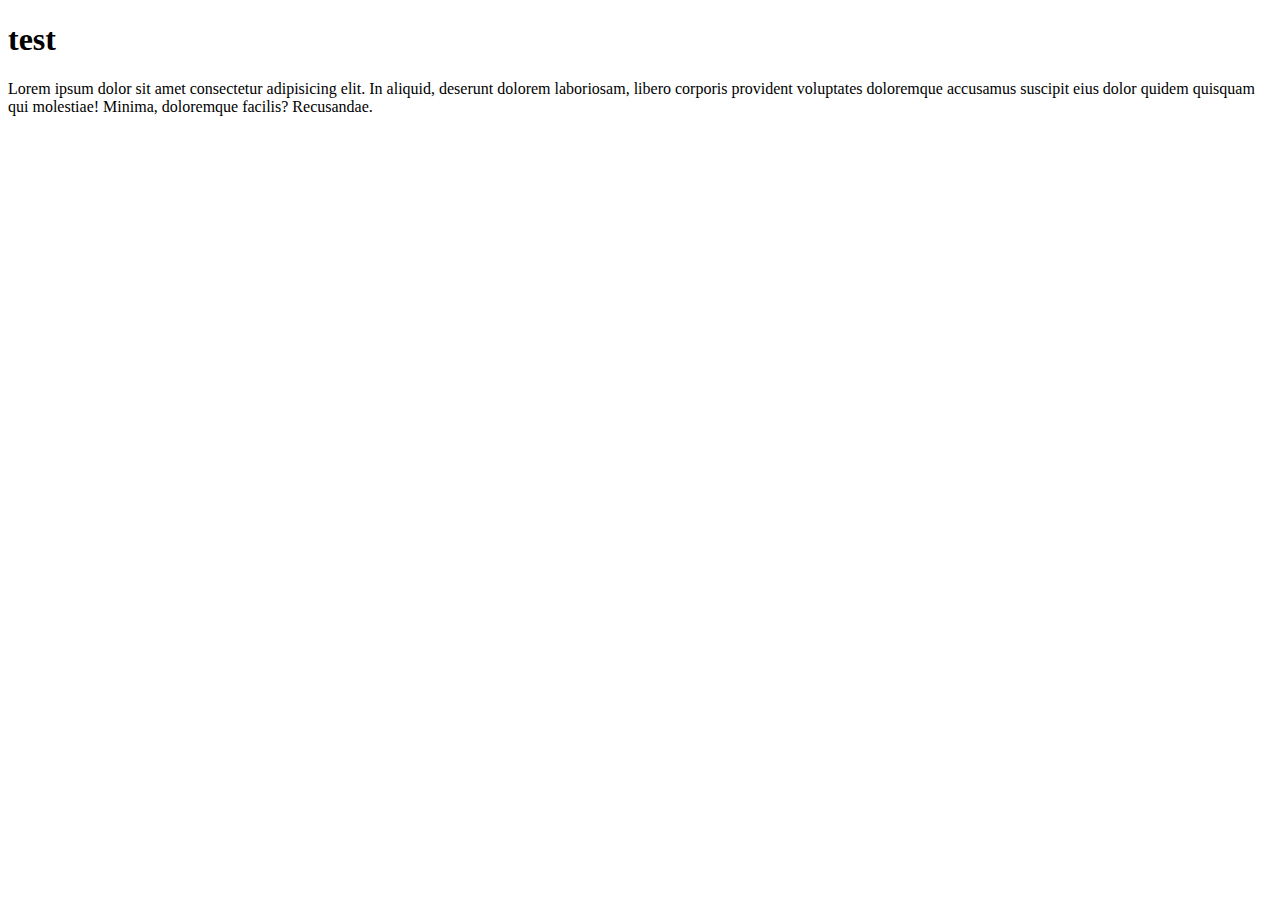
==== index.html @ d5d95b13 "test home page" ====
<!DOCTYPE html>
<html lang="en">
<head>
    <meta charset="UTF-8">
    <meta name="viewport" content="width=device-width, initial-scale=1.0">
    <title>Document</title>
</head>
<body>
    <h1>test</h1>
    <p>Lorem ipsum dolor sit amet consectetur adipisicing elit. In aliquid, deserunt dolorem laboriosam, libero corporis provident voluptates doloremque accusamus suscipit eius dolor quidem quisquam qui molestiae! Minima, doloremque facilis? Recusandae.</p>
</body>
</html>
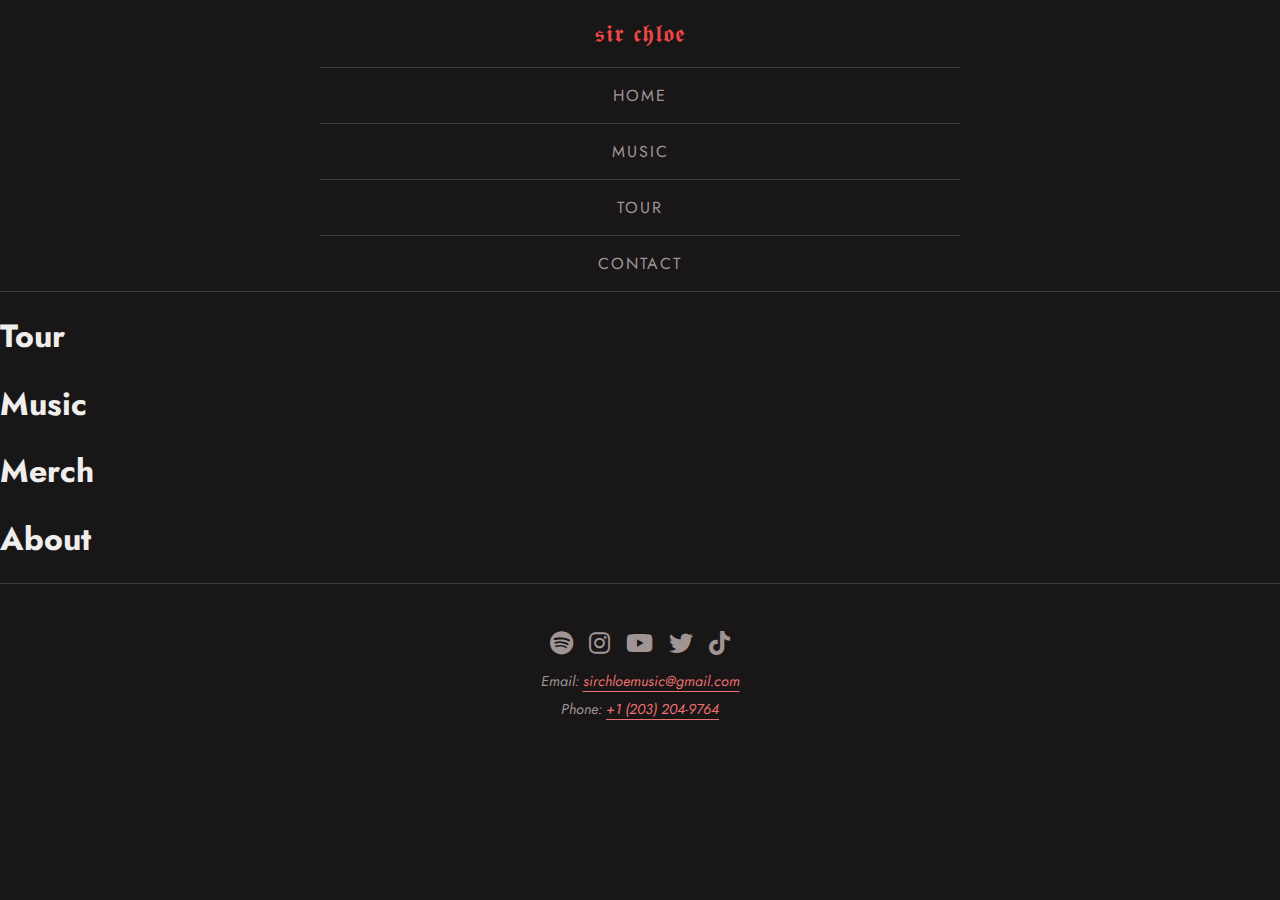
==== commit 791b6892: "added files" ====
--- a/index.html
+++ b/index.html
@@ -1,12 +1,74 @@
 <!DOCTYPE html>
+<!-- REQUIREMENT 11/12/24: index, 3 content pages, css -->
 <html lang="en">
 <head>
     <meta charset="UTF-8">
+    <!-- REQUIREMENT 11/4/24: viewport -->
     <meta name="viewport" content="width=device-width, initial-scale=1.0">
-    <title>Document</title>
+    <!-- REQUIREMENT 11/4/24: description -->
+    <meta name="description" content="Unofficial website for the band Sir Chloe">
+    <!-- REQUIREMENT 11/4/24: keywords -->
+    <meta name="keywords" content="Sir Chloe, indie, music, band, rock music, indie rock">
+    <!-- REQUIREMENT 11/4/24: author -->
+    <meta name="author" content="Kelly Nguyen">
+    <link rel="stylesheet" href="style.css">
+    <link rel="stylesheet" href="https://cdnjs.cloudflare.com/ajax/libs/font-awesome/6.5.2/css/all.min.css">
+    <!-- REQUIREMENT 11/4/24: title -->
+    <title>Home: Sir Chloe</title>
+    <style>
+        @import url('https://fonts.googleapis.com/css2?family=Jost:ital,wght@0,100..900;1,100..900&family=Philosopher:ital,wght@0,400;0,700;1,400;1,700&display=swap');
+    </style>
 </head>
 <body>
-    <h1>test</h1>
-    <p>Lorem ipsum dolor sit amet consectetur adipisicing elit. In aliquid, deserunt dolorem laboriosam, libero corporis provident voluptates doloremque accusamus suscipit eius dolor quidem quisquam qui molestiae! Minima, doloremque facilis? Recusandae.</p>
+    <header>
+        <nav>
+            <a href="index.html" id="name">𝖘𝖎𝖗 𝖈𝖍𝖑𝖔𝖊</a>
+            <ul>
+                <li><a href="index.html">Home</a></li>
+                <li><a href="music.html">Music</a></li>
+                <li><a href="tour.html">Tour</a></li>
+                <li><a href="contact.html">Contact</a></li>
+            </ul>
+        </nav>
+    </header>
+    <main>
+        <div>
+            <!-- hero -->
+        </div>
+        <div>
+            <!-- tour/music -->
+            <section>
+                <h1>Tour</h1>
+            </section>
+            <section>
+                <h1>Music</h1>
+            </section>
+        </div>
+        <section>
+            <!-- merch <a href="https://store.warnermusic.com/en/warner-music-store/atlantic-records/sir-chloe/" target="_blank">Merch 🡕</a> -->
+            <h1>Merch</h1>
+        </section>
+        <article>
+            <!-- about -->
+            <h1>About</h1>
+        </article>
+        <aside>
+            <!-- cta -->
+        </aside>
+    </main>
+    <footer>
+        <div>
+            <a href="https://open.spotify.com/artist/6rniTPs9zN26kYnkPdFl1U" target="_blank"><i class="fa-brands fa-spotify fa-xl"></i></a>
+            <a href="https://www.instagram.com/sirchloe/" target="_blank"><i class="fa-brands fa-instagram fa-xl"></i></a>
+            <a href="https://www.youtube.com/@sirchloe" target="_blank"><i class="fa-brands fa-youtube fa-xl"></i></a>
+            <a href="https://twitter.com/sirchloe_" target="_blank"><i class="fa-brands fa-twitter fa-xl"></i></a>
+            <a href="https://www.tiktok.com/@sirchloe" target="_blank"><i class="fa-brands fa-tiktok fa-xl"></i></a>
+        </div>
+        <!-- REQUIREMENT 11/4/24: address -->
+        <address>
+            <p>Email: <a href="mailto:sirchloemusic@gmail.com">sirchloemusic@gmail.com</a></p>
+            <p>Phone: <a href="tel:2032049764">+1 (203) 204-9764</a></p>
+        </address>
+    </footer>
 </body>
 </html>--- a/style.css
+++ b/style.css
@@ -0,0 +1,129 @@
+/* google fonts */
+.philosopher-regular {
+    font-family: "Philosopher", sans-serif;
+    font-weight: 400;
+    font-style: normal;
+}
+.philosopher-bold {
+    font-family: "Philosopher", sans-serif;
+    font-weight: 700;
+    font-style: normal;
+}
+.philosopher-regular-italic {
+    font-family: "Philosopher", sans-serif;
+    font-weight: 400;
+    font-style: italic;
+}
+.philosopher-bold-italic {
+    font-family: "Philosopher", sans-serif;
+    font-weight: 700;
+    font-style: italic;
+}
+
+/* <uniquifier>: Use a unique and descriptive class name
+<weight>: Use a value from 100 to 900 */
+/* 
+.jost-<uniquifier> {
+    font-family: "Jost", serif;
+    font-weight: <weight>;
+    font-style: normal;
+}
+*/
+
+.jost-regular {
+    font-family: "Jost", serif;
+    font-weight: 400;
+    font-style: normal;
+}
+
+/************* general *************/
+*{
+    box-sizing: border-box;
+    padding: 0;
+}
+body{
+    /* REQUIREMENT 11/4/24: background */
+    background-color: #181616;
+    color: #F0EEED;
+    font-family: "Jost", serif;
+    margin: 0;
+}
+p{
+    font-size: 1.1rem;
+}
+a{
+    color:#EC6F6F;
+    text-underline-offset: 5px;
+    transition: all 0.5s ease;
+}
+a:hover{
+    color: #D9AAA9;
+}
+
+/************* navigation *************/
+nav{
+    /* REQUIREMENT 11/12/24: border */
+    border-bottom: 1px solid #403E3F;
+    text-align: center;
+}
+nav ul{
+    margin: 0;
+    padding-left: 0;
+}
+nav li{
+    list-style: none;
+}
+nav a{
+    border-top: 1px solid #403E3F;
+    color: #A09494;
+    display: block;
+    letter-spacing: 2px;
+    margin: auto;
+    padding: 1rem;
+    text-decoration: none;
+    text-transform: uppercase;
+    width: 50%;
+}
+nav a:hover{
+    /* REQUIREMENT 11/12/24: dynamic navigation styling */
+    background-color: #262425;
+    color: #F0EEED;
+}
+#name{
+    border-top: 0px;
+    color: #ef4646;
+    font-size: 1.5rem;
+    letter-spacing: 1px;
+}
+#name:hover{
+    /* REQUIREMENT 11/12/24: dynamic navigation styling */
+    background-color: #181616;
+    color: #D9AAA9;
+}
+/************* footer *************/
+footer{
+    border-top: 1px solid #403E3F;
+    color: #A09494;
+    display: flex;
+    flex-direction: column;
+    gap: 0.5rem;
+    padding: 3rem 0;
+    text-align: center;
+}
+footer i{
+    color: #A09494;
+    transition: all 0.3s ease;
+}
+footer i:hover{
+    color: #EC6F6F;
+    transform:scale(1.15);
+}
+footer div{
+    display: flex;
+    gap: 1rem;
+    justify-content: center;
+}
+footer p{
+    font-size: 0.9rem;
+    margin: 0.5rem;
+}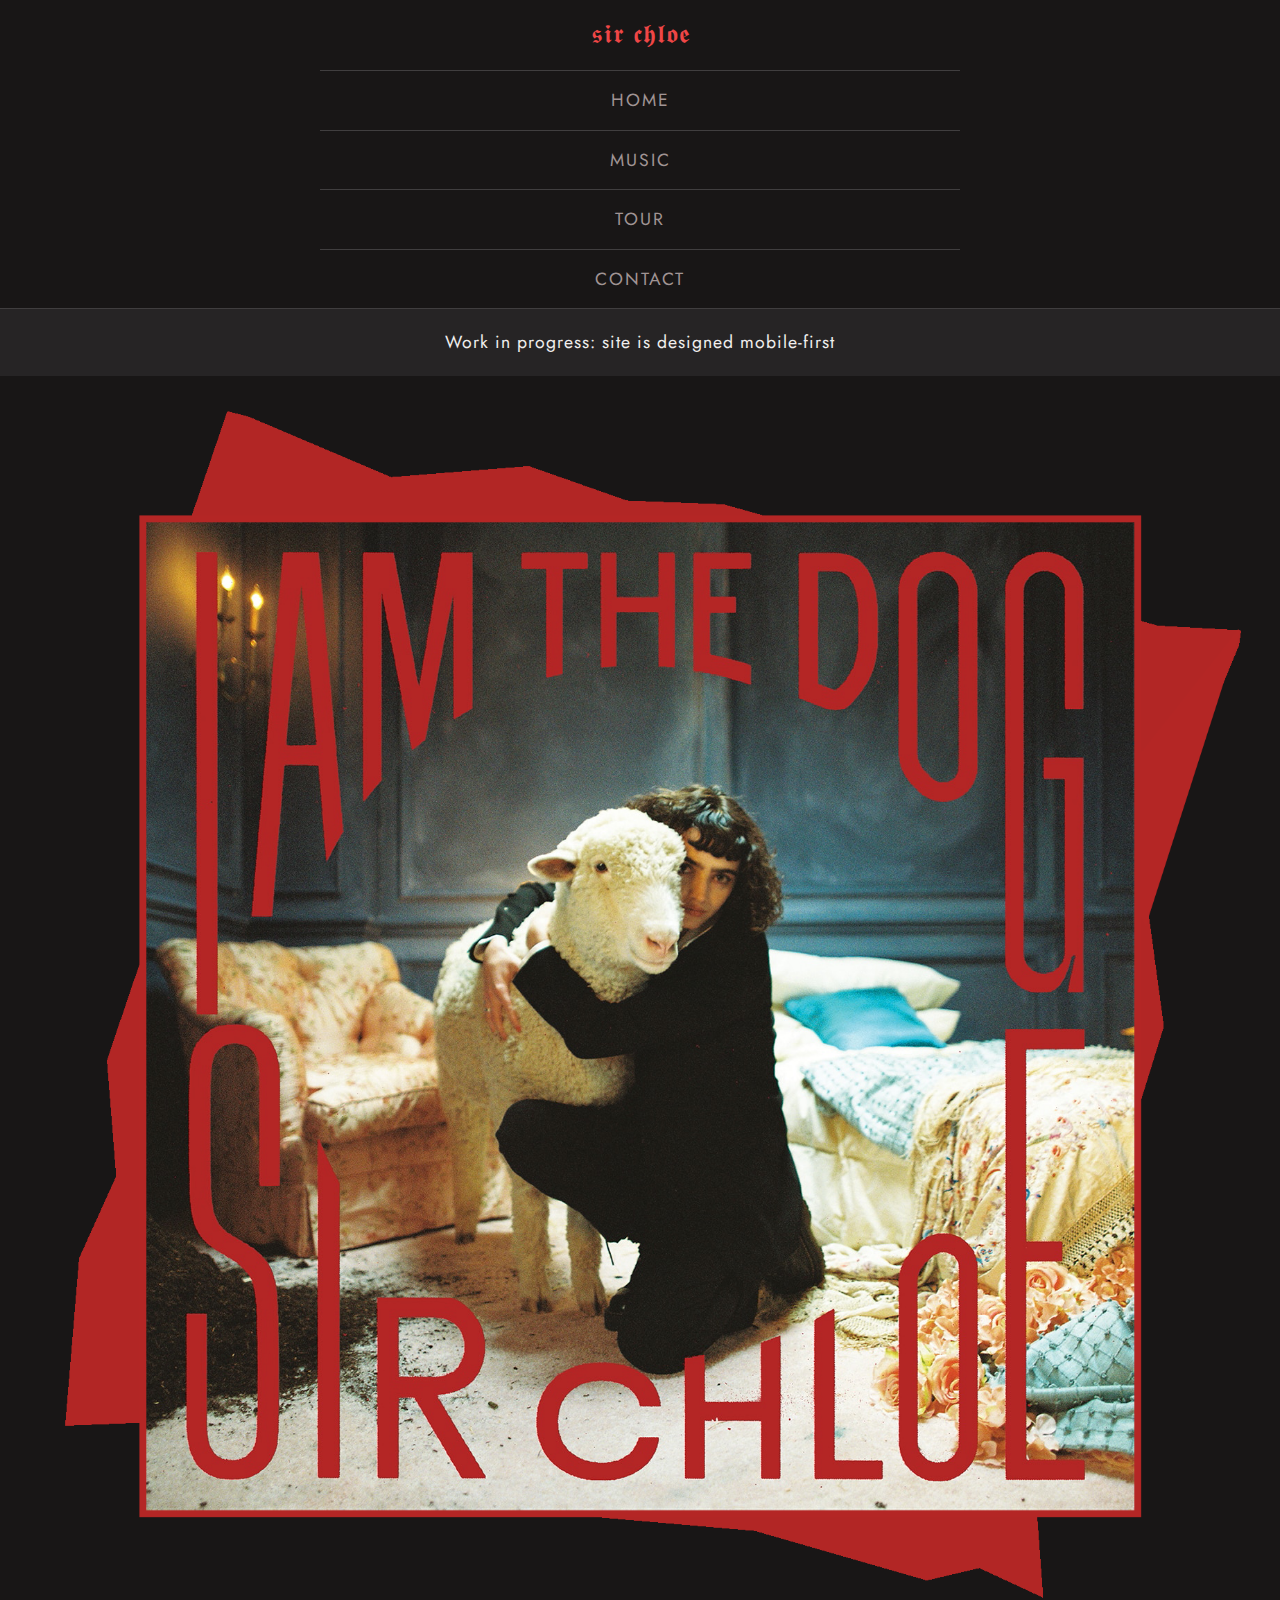
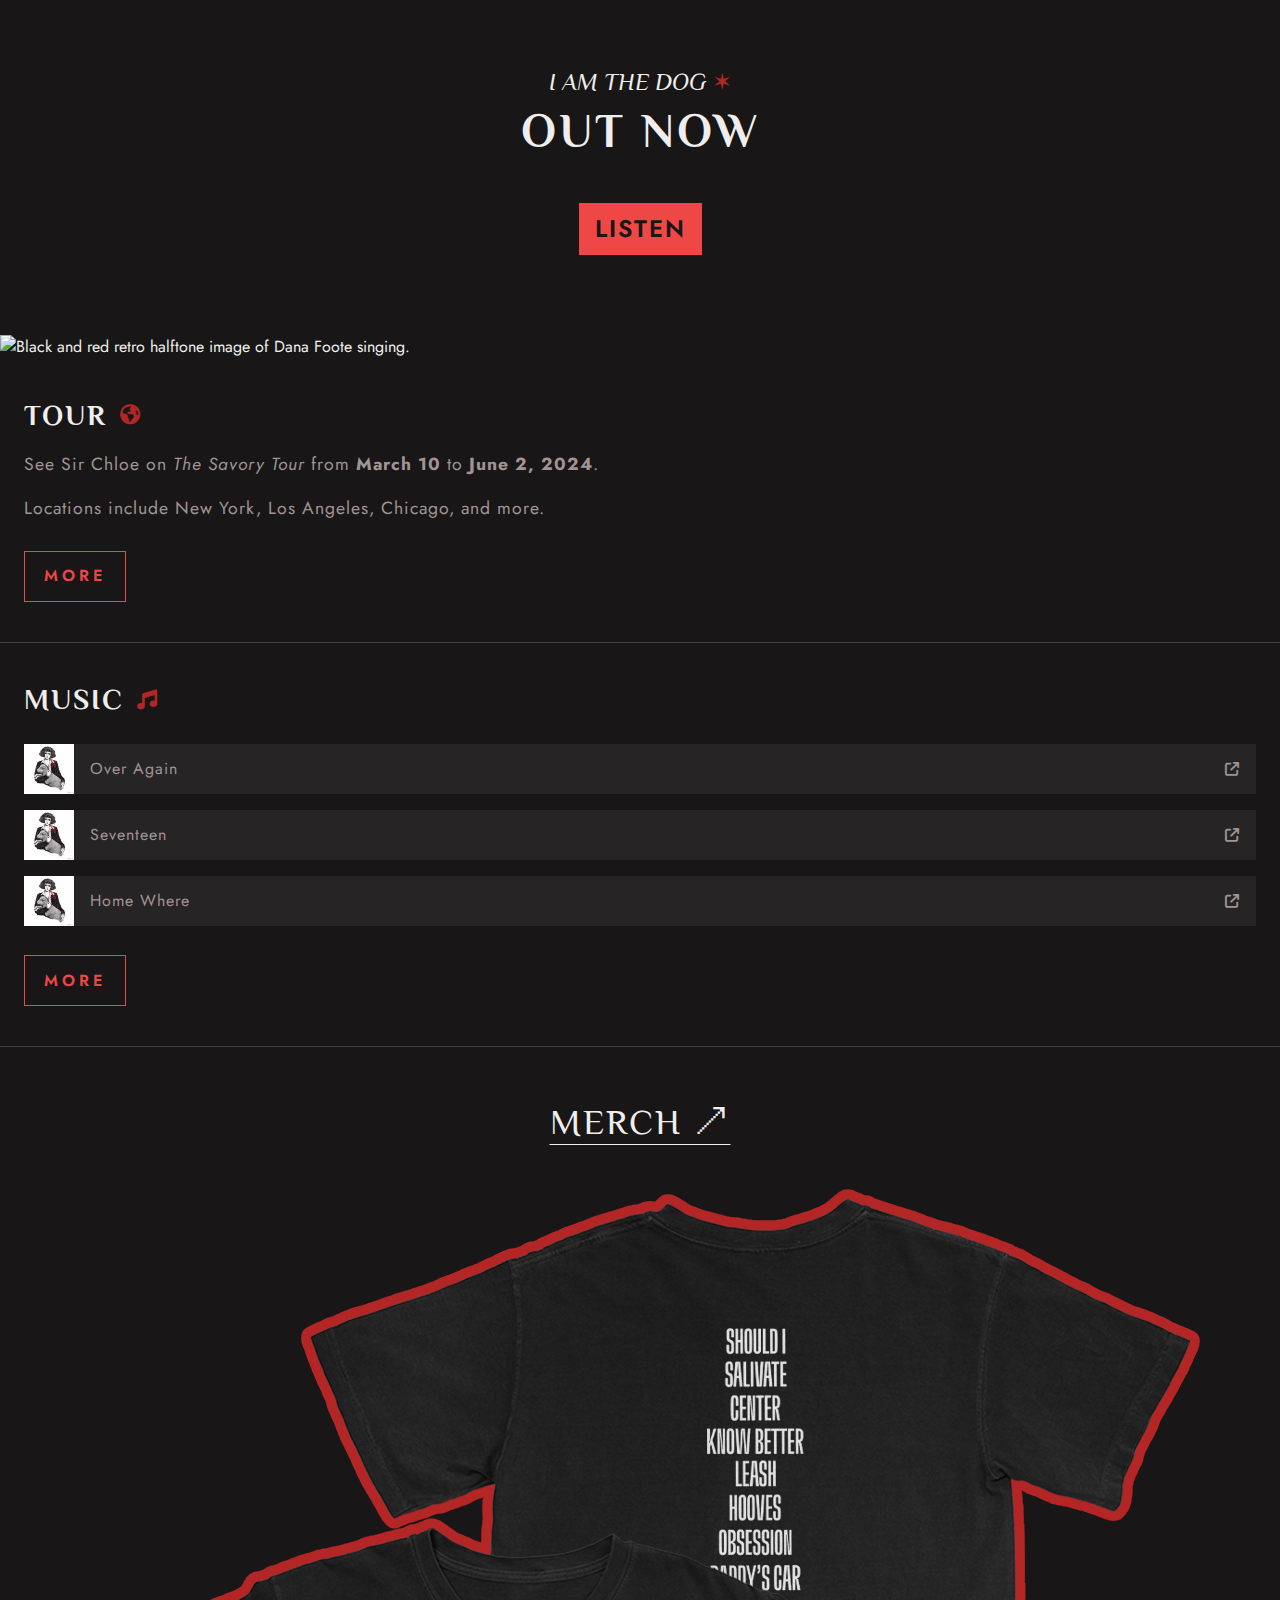
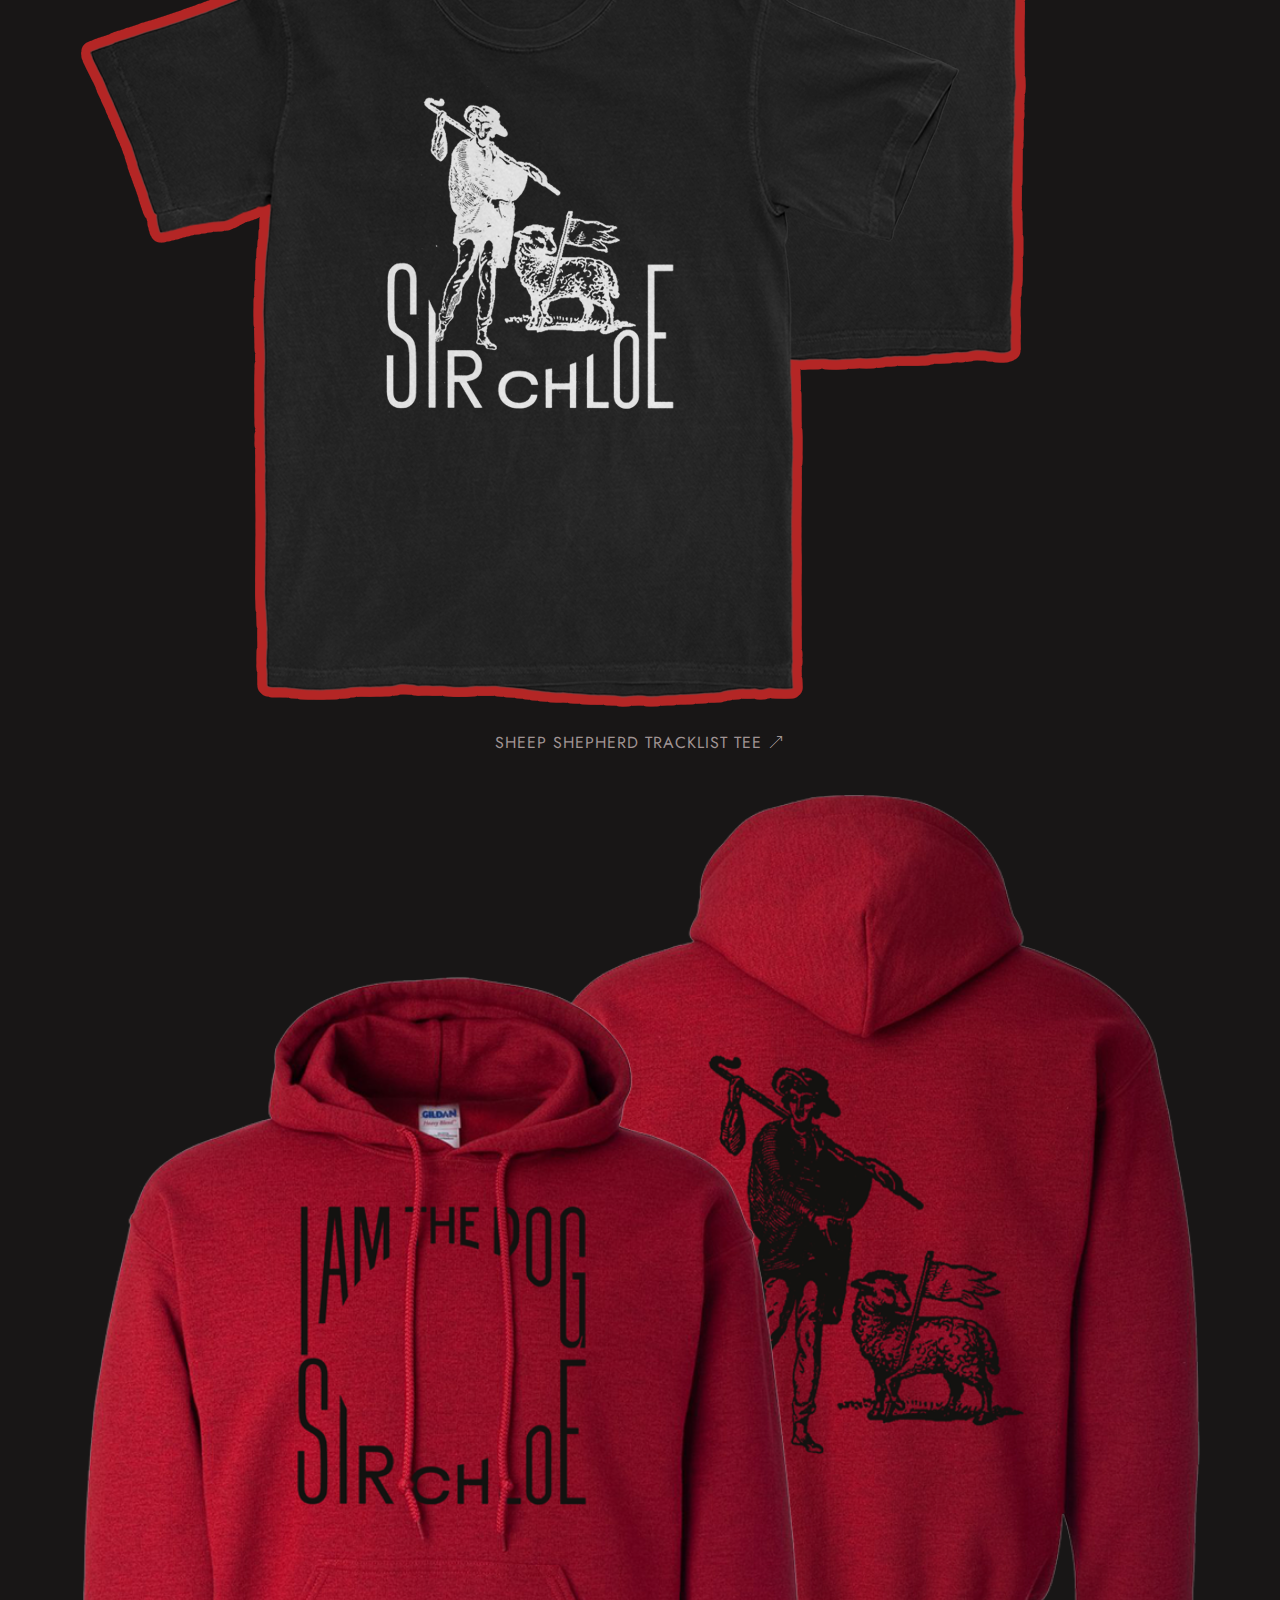
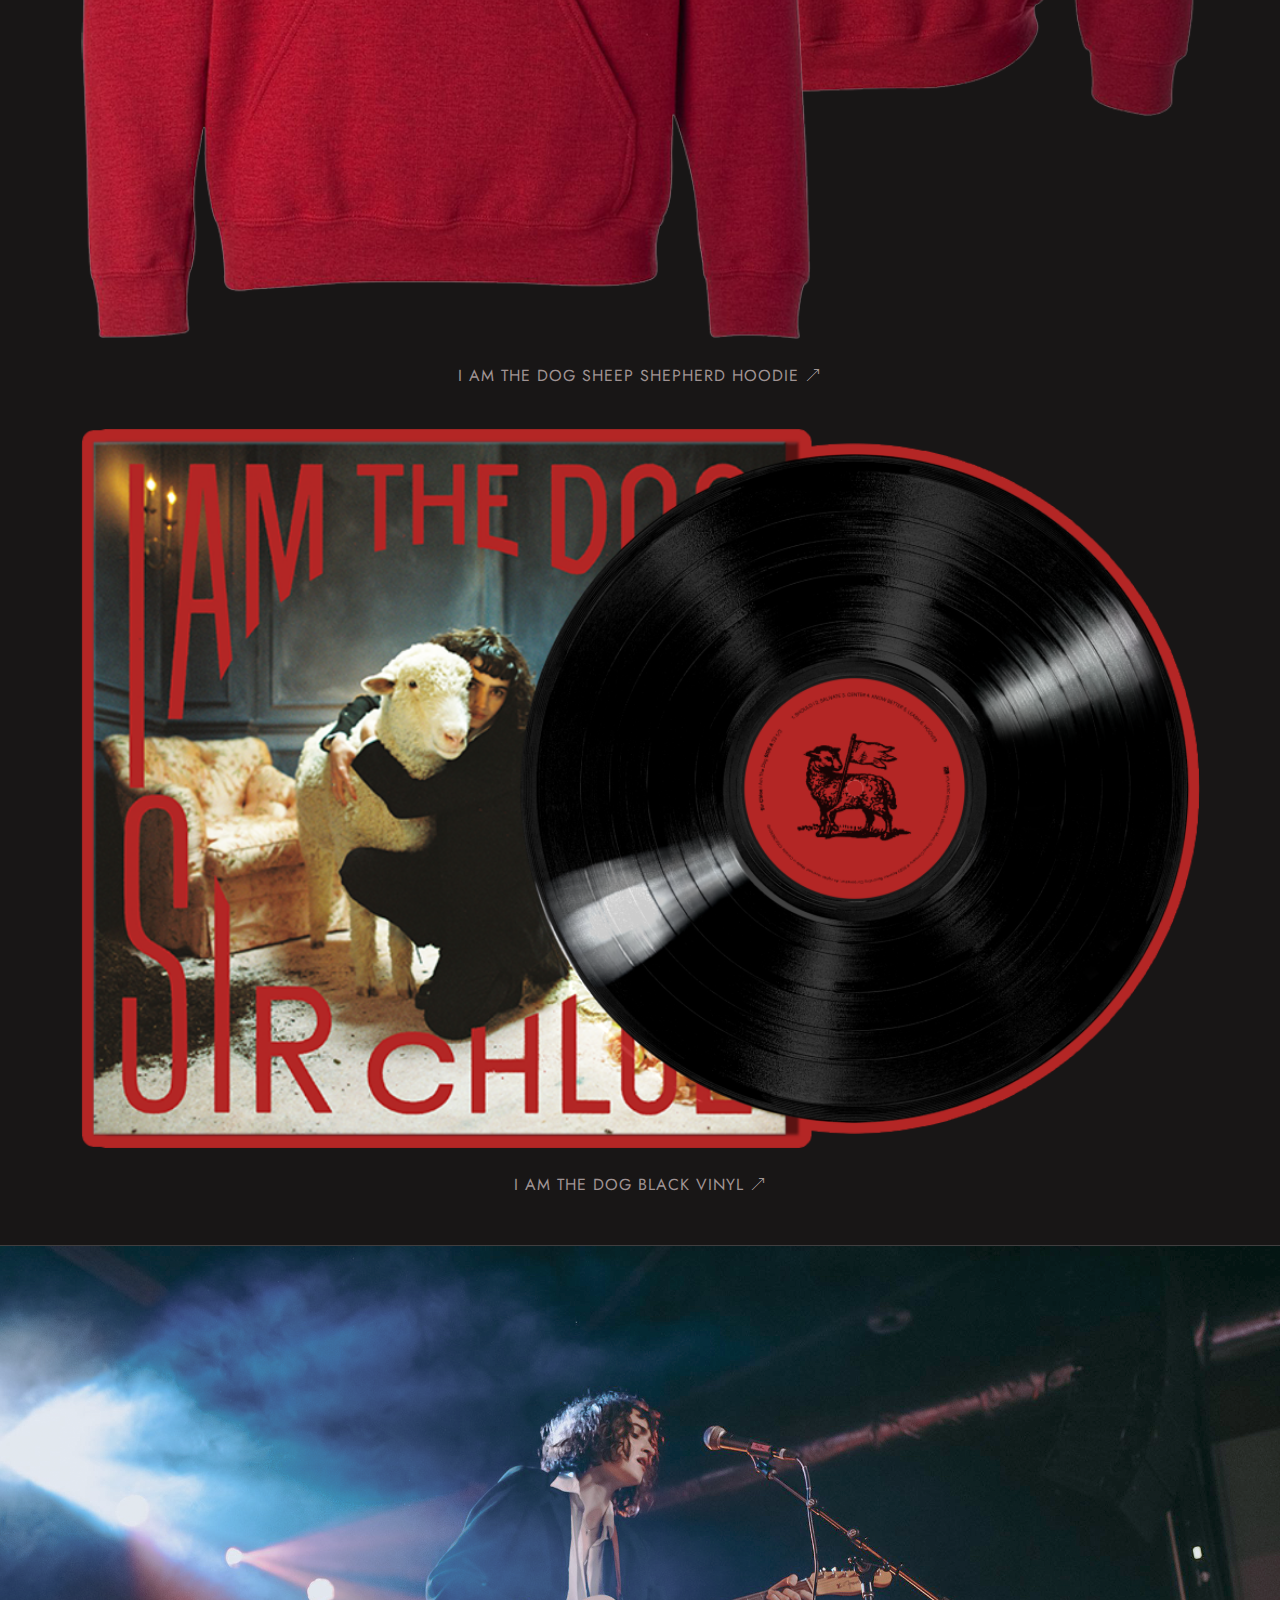
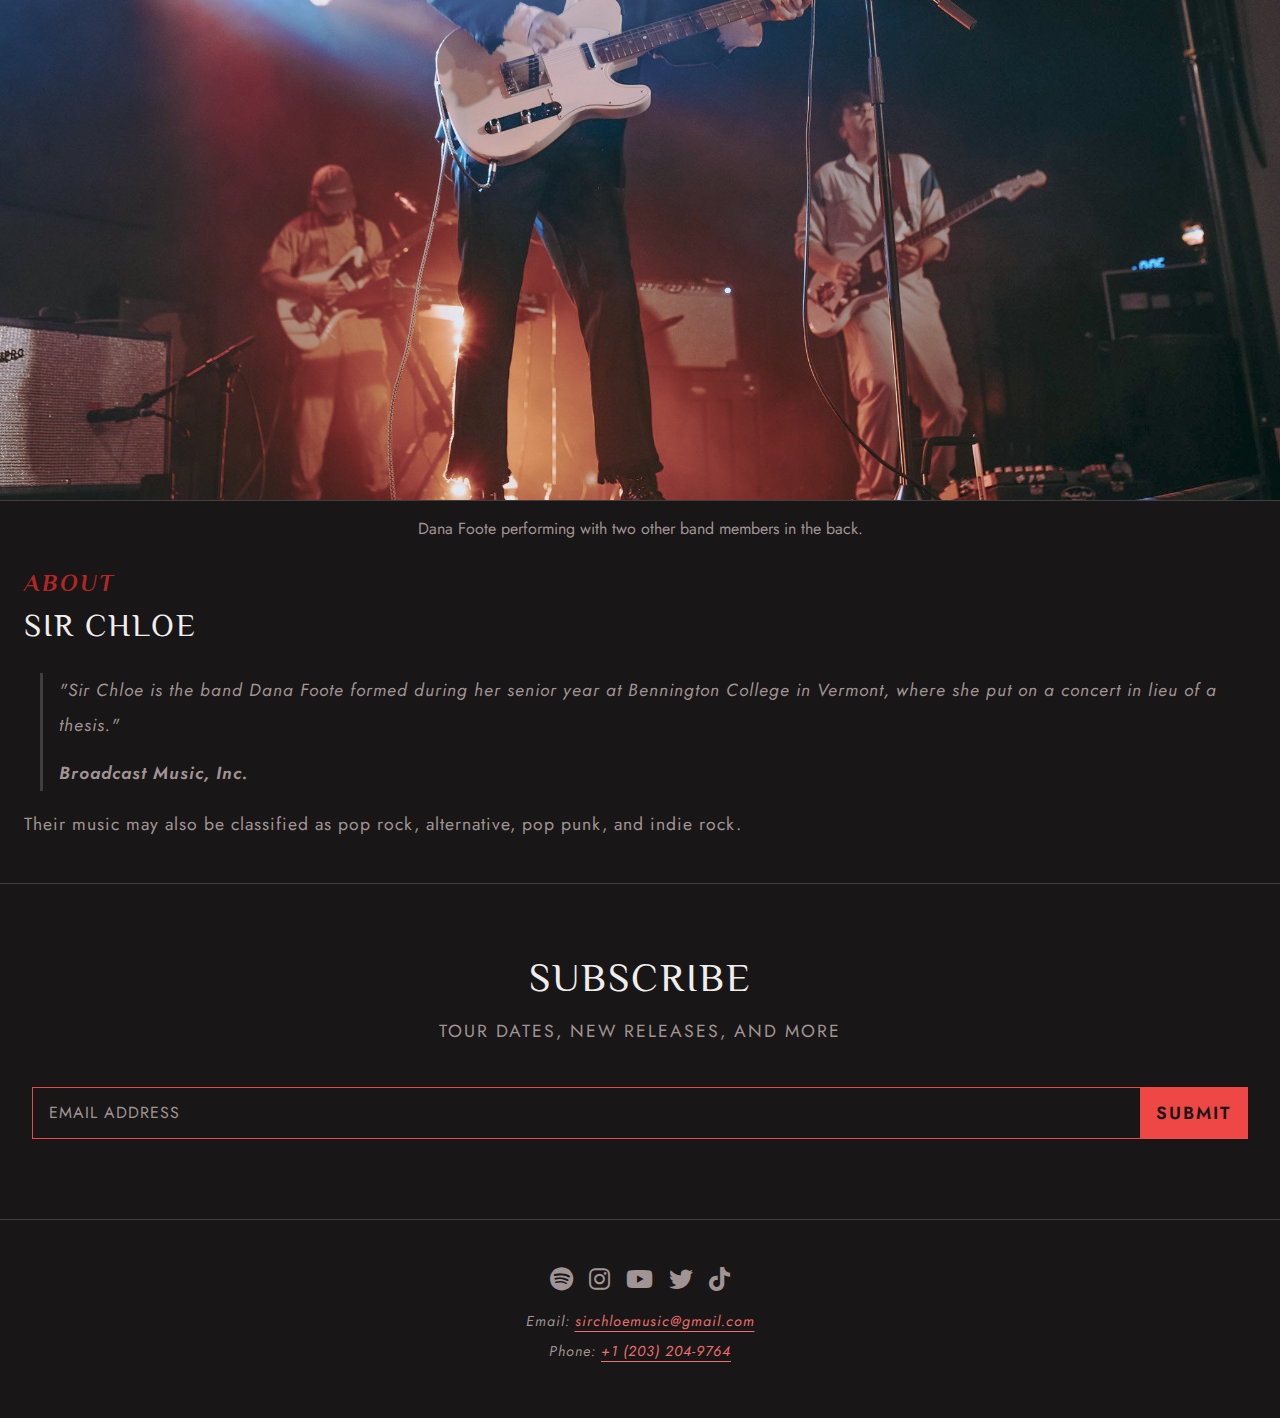
==== commit 7b708329: "updated files" ====
--- a/index.html
+++ b/index.html
@@ -11,6 +11,7 @@
     <meta name="keywords" content="Sir Chloe, indie, music, band, rock music, indie rock">
     <!-- REQUIREMENT 11/4/24: author -->
     <meta name="author" content="Kelly Nguyen">
+    <link rel="stylesheet" href="reset.css">
     <link rel="stylesheet" href="style.css">
     <link rel="stylesheet" href="https://cdnjs.cloudflare.com/ajax/libs/font-awesome/6.5.2/css/all.min.css">
     <!-- REQUIREMENT 11/4/24: title -->
@@ -32,28 +33,122 @@
         </nav>
     </header>
     <main>
-        <div>
-            <!-- hero -->
+        <div style="background-color: #262425; padding: 1rem; text-align: center;">
+            <p>Work in progress: site is designed mobile-first</p>
         </div>
-        <div>
-            <!-- tour/music -->
+        <div class="hero">
+            <!-- REQUIREMENT 11/17/24: image 1 of 5 -->
+            <img src="images/album.png" alt="'I Am the Dog' album cover by the band Sir Chloe, depicting a woman hugging a sheep.">
+            <div>
+                <!-- REQUIREMENT 11/17/24: h2 text level 1 of 5 -->
+                <h2 class="philosopher-regular-italic">I Am the Dog</h2>
+                <!-- REQUIREMENT 11/17/24: h1 text level 2 of 5 -->
+                <h1>Out Now</h1>
+            </div>
+            <a href="https://sirchloe.lnk.to/IAmTheDog" target="_blank" class="pri-btn">Listen</a>
+        </div>
+        <div class="tour-music">
+            <!-- REQUIREMENT 11/17/24: image 2 of 5 -->
+            <img src="images/sirchloe.png" alt="Black and red retro halftone image of Dana Foote singing.">
             <section>
-                <h1>Tour</h1>
+                <div class="title">
+                    <h2>Tour</h2><i class="fa-solid fa-earth-americas fa-lg"></i>
+                </div>
+                <div class="tour-content">
+                    <p>See Sir Chloe on <!-- REQUIREMENT 11/17/24: em text level 3 of 5 --><em>The Savory Tour</em> from <strong>March 10</strong> to <!-- REQUIREMENT 11/17/24: strong text level 4 of 5 --><strong>June 2, 2024</strong>.</p>
+                    <p>Locations include New York, Los Angeles, Chicago, and more.</p>
+                </div>
+                <a href="tour.html" class="sec-btn">More</a>
             </section>
-            <section>
-                <h1>Music</h1>
+            <section class="sect-music">
+                <div class="title">
+                    <h2>Music</h2><i class="fa-solid fa-music fa-lg"></i>
+                </div>
+                <div>
+                    <ul>
+                        <li class="song">
+                            <a href="https://sirchloe.lnk.to/OverAgain" target="_blank">
+                                <div>
+                                    <!-- REQUIREMENT 11/17/24: image 3 of 5 -->
+                                    <img src="images/singlecover.jpg" alt="Illustration of a woman holding a sheep.">Over Again
+                                </div>
+                                <i class="fa-solid fa-arrow-up-right-from-square fa-sm"></i>
+                            </a>
+                        </li>
+                        <li class="song">
+                            <a href="https://sirchloe.lnk.to/seventeen" target="_blank">
+                                <div>
+                                    <img src="images/singlecover.jpg" alt="Illustration of a woman holding a sheep.">Seventeen
+                                </div>
+                                <i class="fa-solid fa-arrow-up-right-from-square fa-sm"></i>
+                            </a>
+                        </li>
+                        <li class="song">
+                            <a href="https://sirchloe.lnk.to/homewhere" target="_blank">
+                                <div>
+                                    <img src="images/singlecover.jpg" alt="Illustration of a woman holding a sheep.">Home Where
+                                </div>
+                                <i class="fa-solid fa-arrow-up-right-from-square fa-sm"></i>
+                            </a>
+                        </li>
+                    </ul>
+                </div>
+                <a href="music.html" class="sec-btn">More</a>
             </section>
         </div>
-        <section>
-            <!-- merch <a href="https://store.warnermusic.com/en/warner-music-store/atlantic-records/sir-chloe/" target="_blank">Merch 🡕</a> -->
-            <h1>Merch</h1>
+        <section class="sect-merch">
+            <a href="https://store.warnermusic.com/en/warner-music-store/atlantic-records/sir-chloe/" target="_blank" class="merch-heading"><h2>Merch 🡕</h2></a>
+            <div>
+                <a href="https://store.warnermusic.com/en/warner-music-store/atlantic-records/sir-chloe/sheep-shepherd-tracklist-tee/090317967561_CONF.html" target="_blank" class="item">
+                    <!-- REQUIREMENT 11/17/24: image 4 of 5 -->
+                    <img src="images/tshirt.png" alt="Front and back of a black t-shirt with a white illustration, a list of songs, and the words 'Sir Chloe.'">
+                    Sheep Shepherd Tracklist Tee 🡕
+                </a>
+                <a href="https://store.warnermusic.com/en/warner-music-store/atlantic-records/sir-chloe/i-am-the-dog-sheep-shepherd-hoodie/090317960203_CONF.html" target="_blank" class="item">
+                    <!-- REQUIREMENT 11/17/24: image 5 of 5 -->
+                    <img src="images/hoodie.png" alt="Front and back of a red hoodie with a black illustration and the words 'I am the dog; Sir Chloe.'">
+                    I Am The Dog Sheep Shepherd Hoodie 🡕
+                </a>
+                <a href="https://store.warnermusic.com/en/warner-music-store/atlantic-records/sir-chloe/i-am-the-dog-black-vinyl/075678630149.html" target="_blank" class="item">
+                    <img src="images/vinyl.png" alt="A record disc overlaid over the album 'I Am the Dog.'">
+                    I Am The Dog Black Vinyl 🡕
+                </a>
+            </div>
         </section>
         <article>
-            <!-- about -->
-            <h1>About</h1>
+            <!-- REQUIREMENT 11/17/24: figure and figcaption -->
+            <figure>
+                <img src="images/sirchloe2.png" alt="Dana Foote performing with two other band members in the back.">
+                <figcaption>Dana Foote performing with two other band members in the back.</figcaption>
+            </figure>
+            <div class="about">
+                <div class="about-heading">
+                    <h2>About</h2>
+                    <!-- REQUIREMENT 11/17/24: h3 text level 5 of 5 -->
+                    <h3>Sir Chloe</h3>
+                </div>
+                <div class="article-content">
+                    <!-- REQUIREMENT 11/17/24: blockquote -->
+                    <blockquote cite="https://www.bmi.com/news/entry/bmi-indie-spotlight-sir-chloe">"Sir Chloe is the band Dana Foote formed during her senior year at Bennington College in Vermont, where she put on a concert in lieu of a thesis."
+                        <span>Broadcast Music, Inc.</span>
+                    </blockquote>
+                    <p>Their music may also be classified as pop rock, alternative, pop punk, and indie rock.</p>
+                </div>
+            </div>
         </article>
         <aside>
-            <!-- cta -->
+            <img src="images/goat.svg" alt="" class="side-illust1">
+            <div class="sub">
+                <div>
+                    <h2>Subscribe</h2>
+                    <p>Tour dates, new releases, and more</p>
+                </div>
+                <form class="sub-form">
+                        <input type="email" placeholder="Email Address" required>
+                        <button type="submit" class="pri-btn">Submit</button>
+                </form>
+            </div>
+            <img src="images/goat.svg" alt="" class="side-illust2">
         </aside>
     </main>
     <footer>
--- a/style.css
+++ b/style.css
@@ -1,21 +1,21 @@
 /* google fonts */
 .philosopher-regular {
-    font-family: "Philosopher", sans-serif;
+    font-family: "Philosopher", serif;
     font-weight: 400;
     font-style: normal;
 }
 .philosopher-bold {
-    font-family: "Philosopher", sans-serif;
+    font-family: "Philosopher", serif;
     font-weight: 700;
     font-style: normal;
 }
 .philosopher-regular-italic {
-    font-family: "Philosopher", sans-serif;
+    font-family: "Philosopher", serif;
     font-weight: 400;
     font-style: italic;
 }
 .philosopher-bold-italic {
-    font-family: "Philosopher", sans-serif;
+    font-family: "Philosopher", serif;
     font-weight: 700;
     font-style: italic;
 }
@@ -31,25 +31,22 @@
 */
 
 .jost-regular {
-    font-family: "Jost", serif;
+    font-family: "Jost", sans-serif;
     font-weight: 400;
     font-style: normal;
 }
 
 /************* general *************/
-*{
-    box-sizing: border-box;
-    padding: 0;
-}
 body{
     /* REQUIREMENT 11/4/24: background */
     background-color: #181616;
     color: #F0EEED;
-    font-family: "Jost", serif;
-    margin: 0;
-}
-p{
+    font-family: "Jost", sans-serif;
+}
+p, blockquote{
     font-size: 1.1rem;
+    letter-spacing: 1px;
+    line-height: 2.2rem;
 }
 a{
     color:#EC6F6F;
@@ -59,16 +56,66 @@
 a:hover{
     color: #D9AAA9;
 }
+blockquote{
+    border-left: 3px #403E3F solid;
+    font-style: italic;
+    margin: 1rem;
+    padding: 0 1rem;
+}
+blockquote span{
+    display: block;
+    font-weight: 600;
+    margin-top: 0.8rem;
+}
+h1, h2, h3, h4, h5, h6{
+    font-family: "Philosopher", serif;
+    text-transform: uppercase;
+}
+/***** buttons *****/
+button{
+    cursor: pointer;
+}
+.pri-btn{
+    background-color: #ef4646;
+    border: none;
+    color: #181616;
+    font-size: 1.5rem;
+    font-weight: 600;
+    letter-spacing: 2px;
+    padding: 0.5rem 1rem;
+    text-decoration: none;
+    text-transform: uppercase;
+    transition: all .3s ease;
+    width: fit-content;
+}
+.pri-btn:hover{
+    background-color: #EC6F6F;
+    color: #262425;
+    transform: scale(1.05);
+}
+.sec-btn{
+    border: 1px solid #EF4646;
+    color: #EF4646;
+    font-weight: 600;
+    letter-spacing: 4px;
+    padding: 0.8rem 1.2rem;
+    text-decoration: none;
+    text-transform: uppercase;
+    transition: all .3s ease;
+    width: fit-content;
+}
+.sec-btn:hover{
+    border: 1px solid #EC6F6F;
+    color: #EC6F6F;
+    transform: scale(1.03);
+}
 
 /************* navigation *************/
 nav{
     /* REQUIREMENT 11/12/24: border */
     border-bottom: 1px solid #403E3F;
-    text-align: center;
-}
-nav ul{
-    margin: 0;
-    padding-left: 0;
+    font-size: 1.1rem;
+    text-align: center;
 }
 nav li{
     list-style: none;
@@ -92,7 +139,7 @@
 #name{
     border-top: 0px;
     color: #ef4646;
-    font-size: 1.5rem;
+    font-size: 1.6rem;
     letter-spacing: 1px;
 }
 #name:hover{
@@ -106,7 +153,7 @@
     color: #A09494;
     display: flex;
     flex-direction: column;
-    gap: 0.5rem;
+    gap: 0.7rem;
     padding: 3rem 0;
     text-align: center;
 }
@@ -125,5 +172,228 @@
 }
 footer p{
     font-size: 0.9rem;
+    line-height: 1.5;
     margin: 0.5rem;
+}
+
+/************* home *************/
+/***** hero *****/
+.hero{
+    align-items: center;
+    display: flex;
+    flex-direction: column;
+    gap: 1.5rem;
+    padding: 1rem;
+    padding-bottom: 5rem;
+}
+.hero div{
+    align-items: center;
+    display: flex;
+    flex-direction: column;
+    margin-bottom: 1rem;
+}
+/* REQUIREMENT 11/17/24: psuedo-element */
+.hero div h2::after{
+    color: #B42625;
+    content: " ✶";
+    font-style: normal;
+}
+.hero div h1{
+    font-size: 3rem;
+    letter-spacing: 3px;
+    line-height: 1.3;
+}
+/***** tour/music *****/
+.tour-music{
+    display: flex;
+    flex-direction: column;
+}
+.tour-music img{
+    max-height: 15rem;
+    object-fit: cover;
+    object-position: 0 10%;
+}
+.tour-music section{
+    border-bottom: 1px solid #403E3F;
+    display: flex;
+    padding: 2.5rem 1.5rem;
+    flex-direction: column;
+    gap: 1rem;
+}
+.tour-music section p{
+    color: #A09494;
+}
+.tour-music h2{
+    font: 700 1.8rem "Philosopher", serif;
+    letter-spacing: 2px;
+}
+.tour-content{
+    display: flex;
+    flex-direction: column;
+    gap: 0.6rem;
+    margin-bottom: 0.5rem;
+}
+.title{
+    align-items: center;
+    display: flex;
+    gap: 0.8rem;
+}
+.title i{
+    color: #B42625;
+}
+/* music section */
+.tour-music .sect-music{
+    gap: 1.8rem;
+}
+.sect-music img{
+    width: 50px;
+}
+.song{
+    list-style: none;
+}
+.song + .song {
+    margin-top: 1rem;
+}
+.song a{
+    align-items: center;
+    background-color: #262425;
+    color: #A09494;
+    display: flex;
+    justify-content: space-between;
+    letter-spacing: 1px;
+    padding-right: 1rem;
+    text-decoration: none;
+}
+.song a div{
+    align-items: center;
+    display: flex;
+    gap: 1rem;
+}
+.song a:hover{
+    background-color: #403E3F;
+    transform: scale(1.02);
+}
+/***** merch *****/
+.sect-merch{
+    align-items: center;
+    display: flex;
+    flex-direction: column;
+    gap: 2.5rem;
+    padding: 3rem 4rem;
+    text-align: center;
+}
+.merch-heading{
+    color: #F0EEED;
+    font-size: 1.5rem;
+    letter-spacing: 2px;
+    text-underline-offset: 10px;
+    text-decoration-thickness: 1px;
+}
+.merch-heading:hover{
+    color: #A09494;
+}
+.sect-merch a h2{
+    font-weight: 400;
+}
+.sect-merch div{
+    display: flex;
+    flex-direction: column;
+    gap: 2.5rem;
+    text-transform: uppercase;
+}
+.item{
+    display: flex;
+    color: #A09494;
+    flex-direction: column;
+    gap: 1.5rem;
+    letter-spacing: 1px;
+    text-decoration: none;
+}
+.item:hover{
+    color: #F0EEED;
+    transform: scale(1.04);
+}
+/***** about *****/
+.about{
+    display: flex;
+    padding: 0.5rem 1.5rem 2.5rem;
+    flex-direction: column;
+    gap: 0.5rem;
+}
+article img{
+    border-bottom: 1px solid #403E3F;
+    border-top: 1px solid #403E3F;
+}
+article figcaption{
+    color: #A09494;
+    margin: auto;
+    padding: 1rem;
+    text-align: center;
+}
+.about-heading h2{
+    color: #B42625;
+    font-style: italic;
+    letter-spacing: 2px;
+}
+.about-heading h3{
+    font-size: 2rem;
+    font-weight: 400;
+    letter-spacing: 2px;
+}
+.article-content{
+    color: #A09494;
+}
+/***** cta *****/
+aside{
+    border-top: 1px solid #403E3F;
+    padding: 4rem 2rem 5rem;
+}
+aside img{
+    display: none;
+}
+.sub{
+    align-items: center;
+    display: flex;
+    flex-direction: column;
+    gap: 2.5rem;
+    text-align: center;
+}
+.sub div p{
+    color: #A09494;
+    letter-spacing: 2px;
+    line-height: 1.8;
+    text-transform: uppercase;
+}
+.sub div h2{
+    font-size: 2.5rem;
+    font-weight: 400;
+    letter-spacing: 2px;
+    margin-bottom: 0.5rem;
+}
+.sub-form{
+    border: 1px solid #ef4646;
+    display: flex;
+    flex-direction: row;
+    padding: 0;
+    width: 100%;
+}
+.sub-form input{
+    background-color: transparent;
+    border: none;
+    color: #F0EEED; 
+    letter-spacing: 1px;
+    outline: transparent;
+    padding: 0.8rem 1rem;
+    text-transform: uppercase;
+    text-align: left;
+    width: 100%;
+}
+.sub-form input::placeholder{
+    color: #A09494;
+}
+.sub-form button{
+    font-size: 1.1rem;
+}
+.sub-form button:hover{
+    transform: none;
 }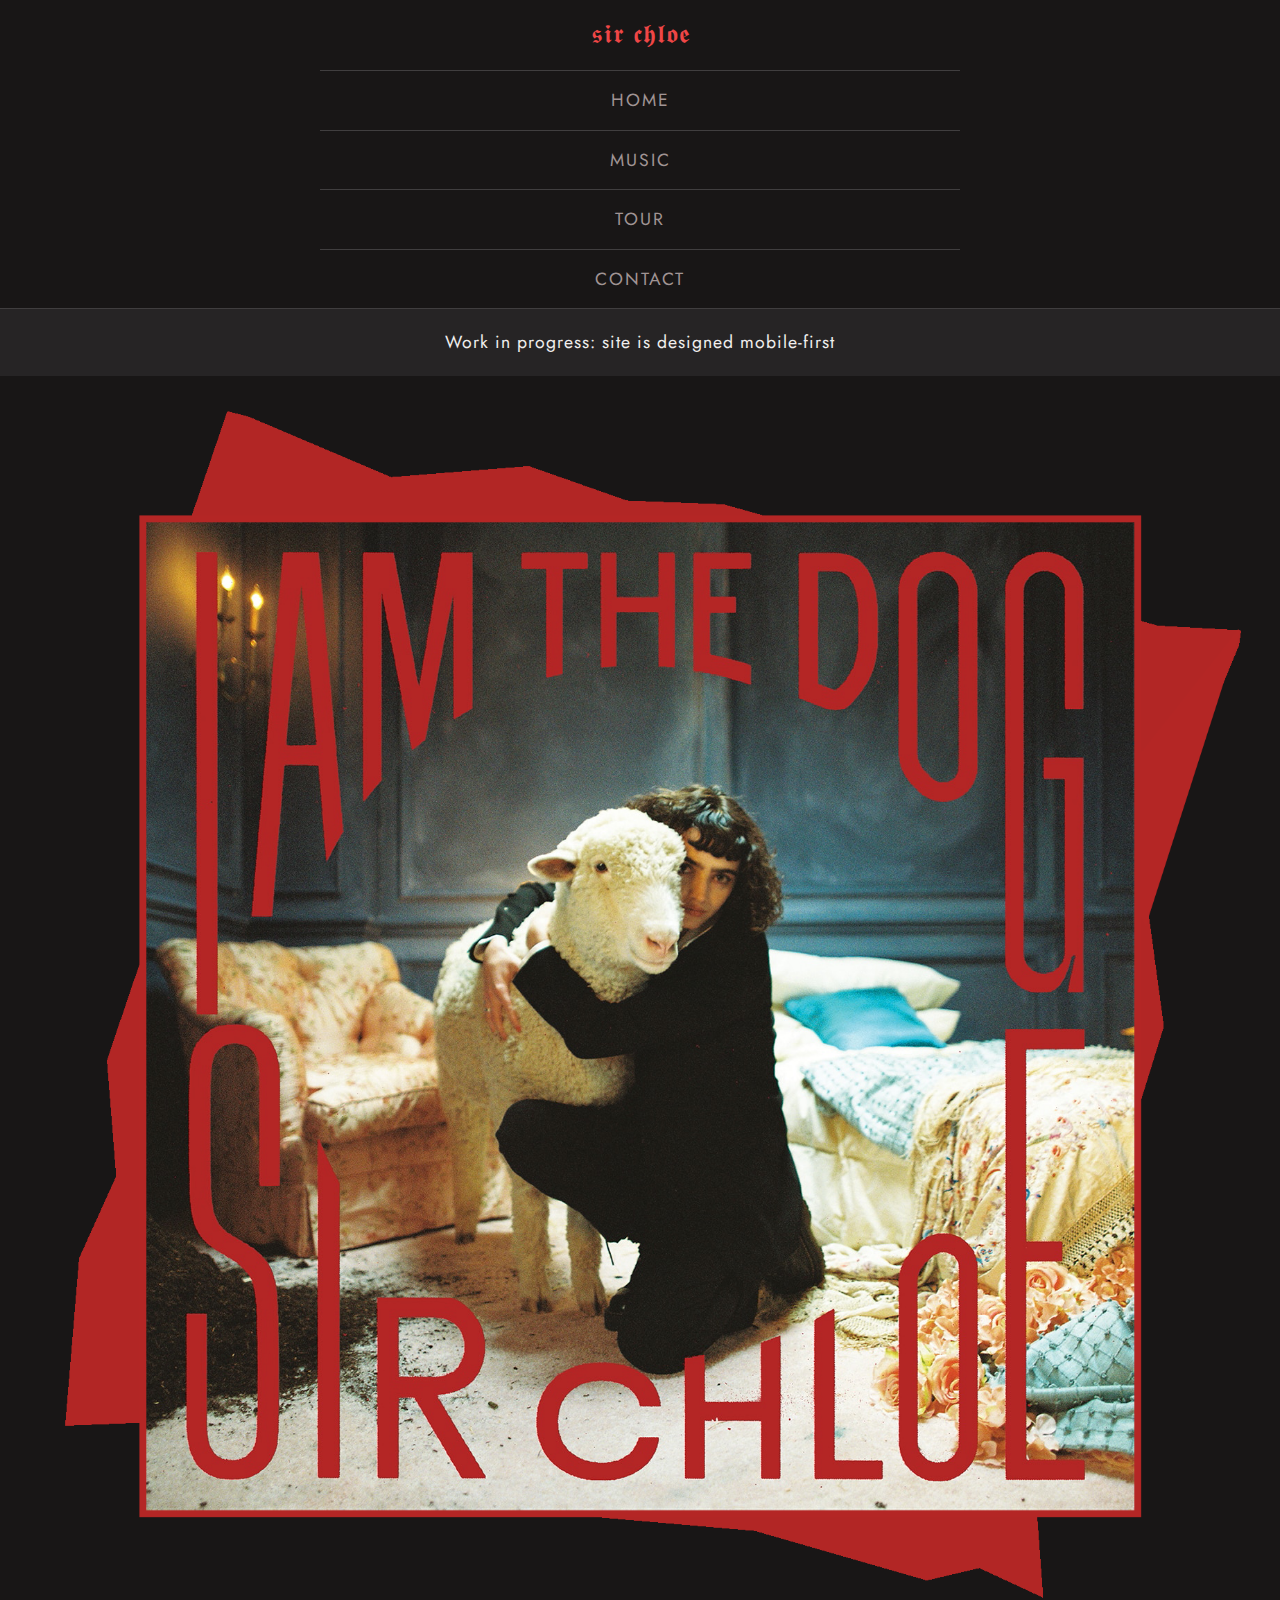
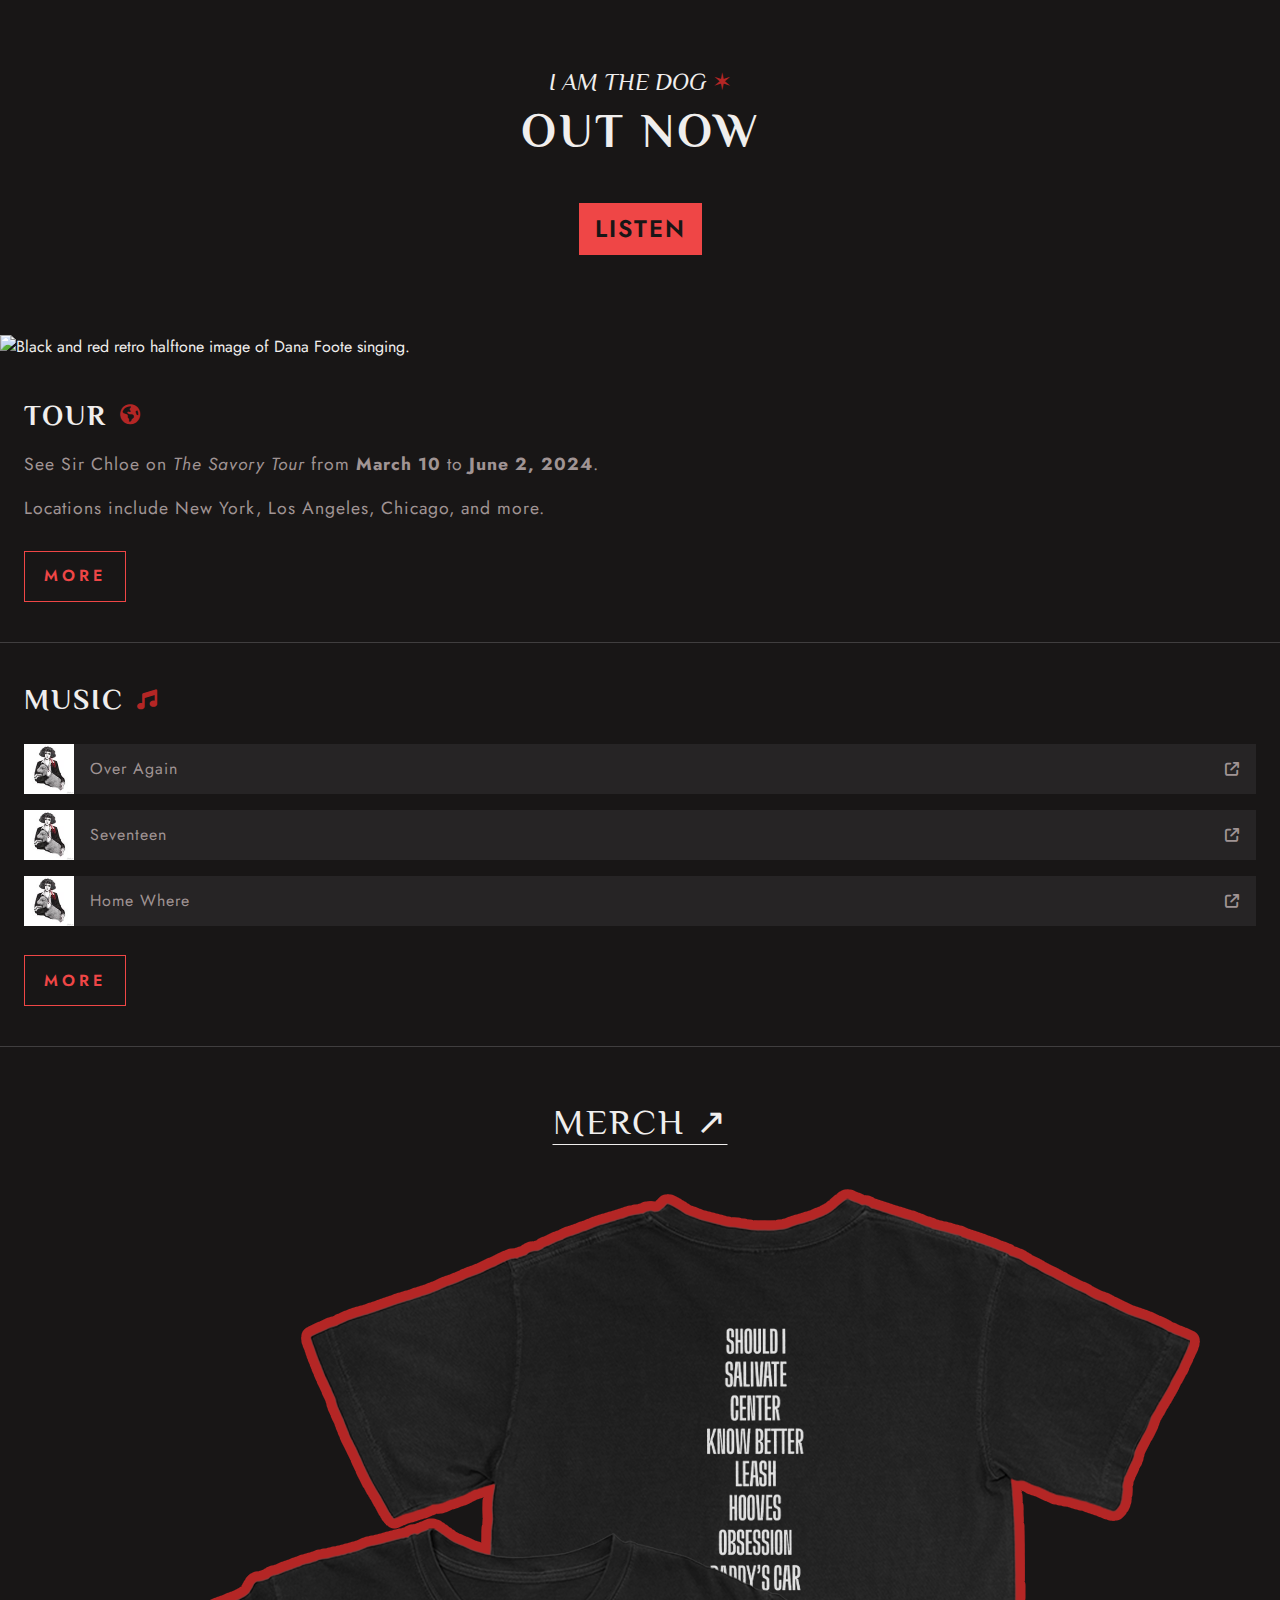
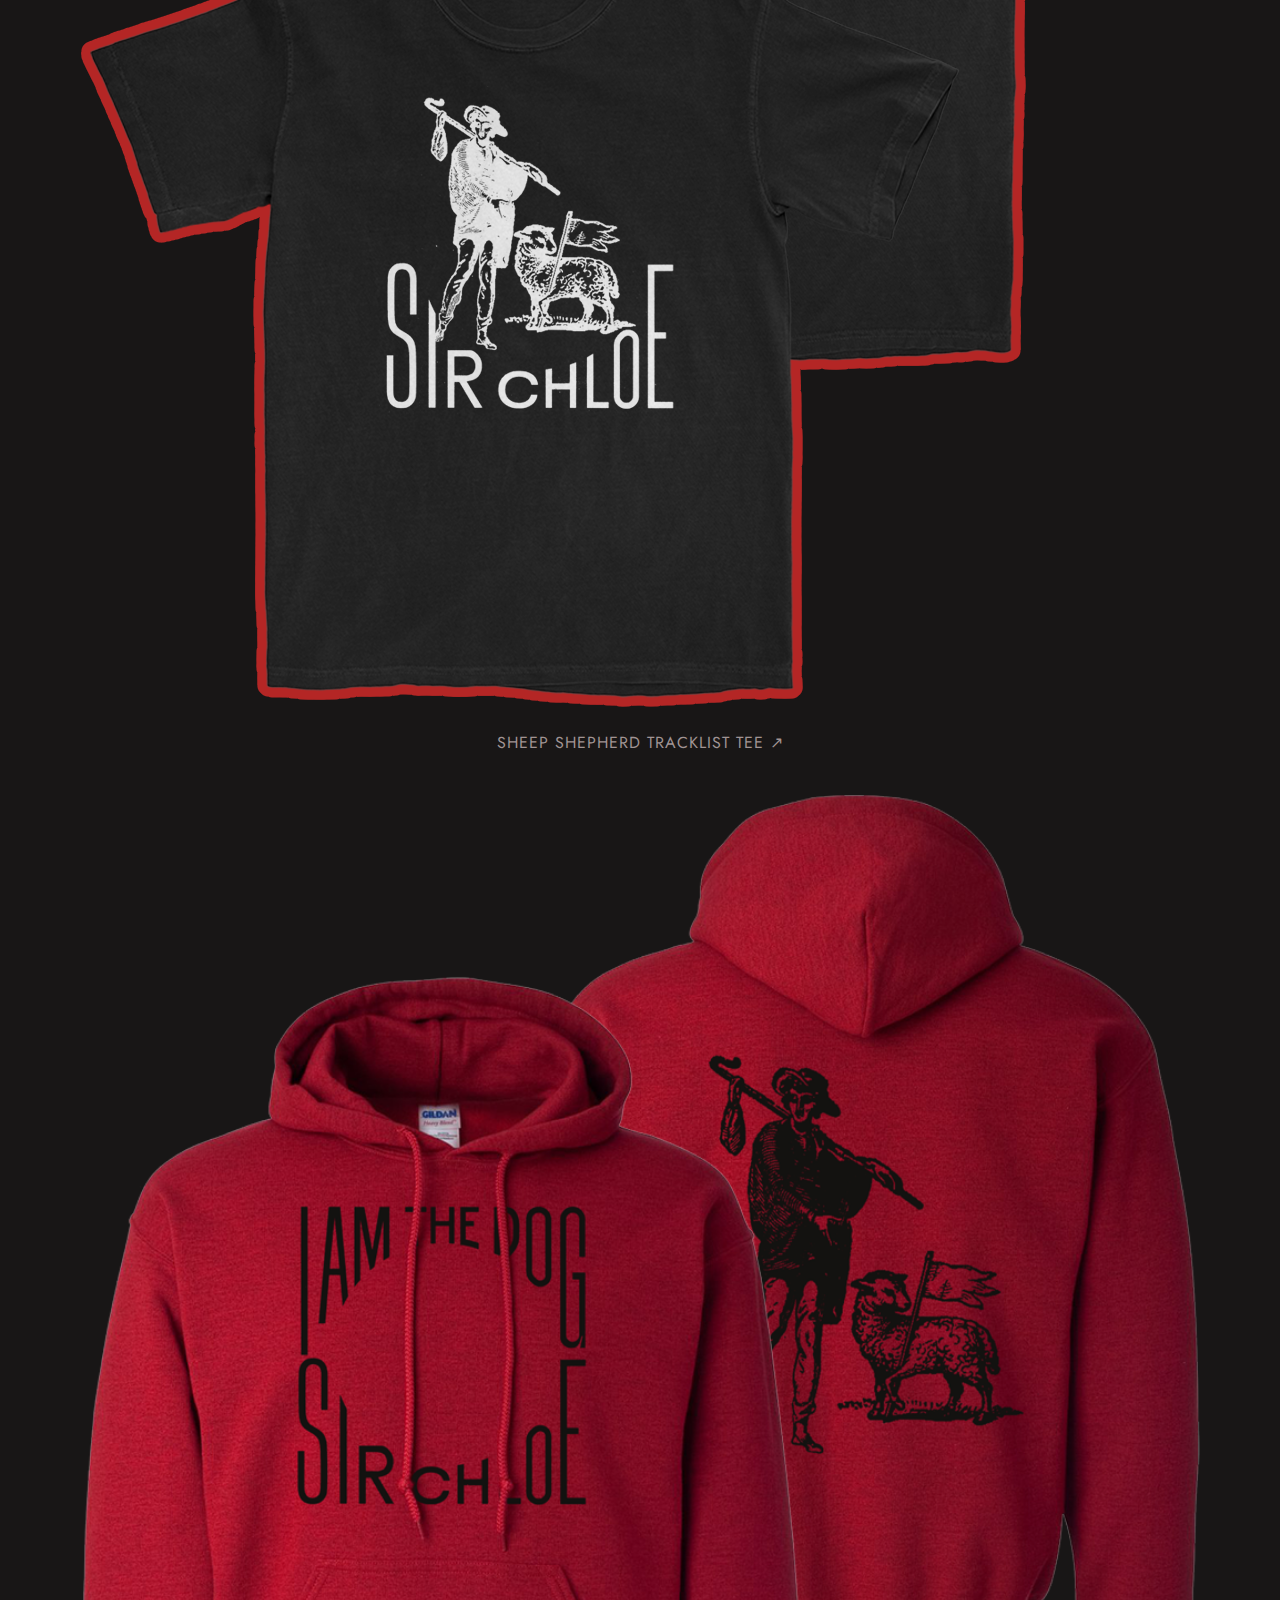
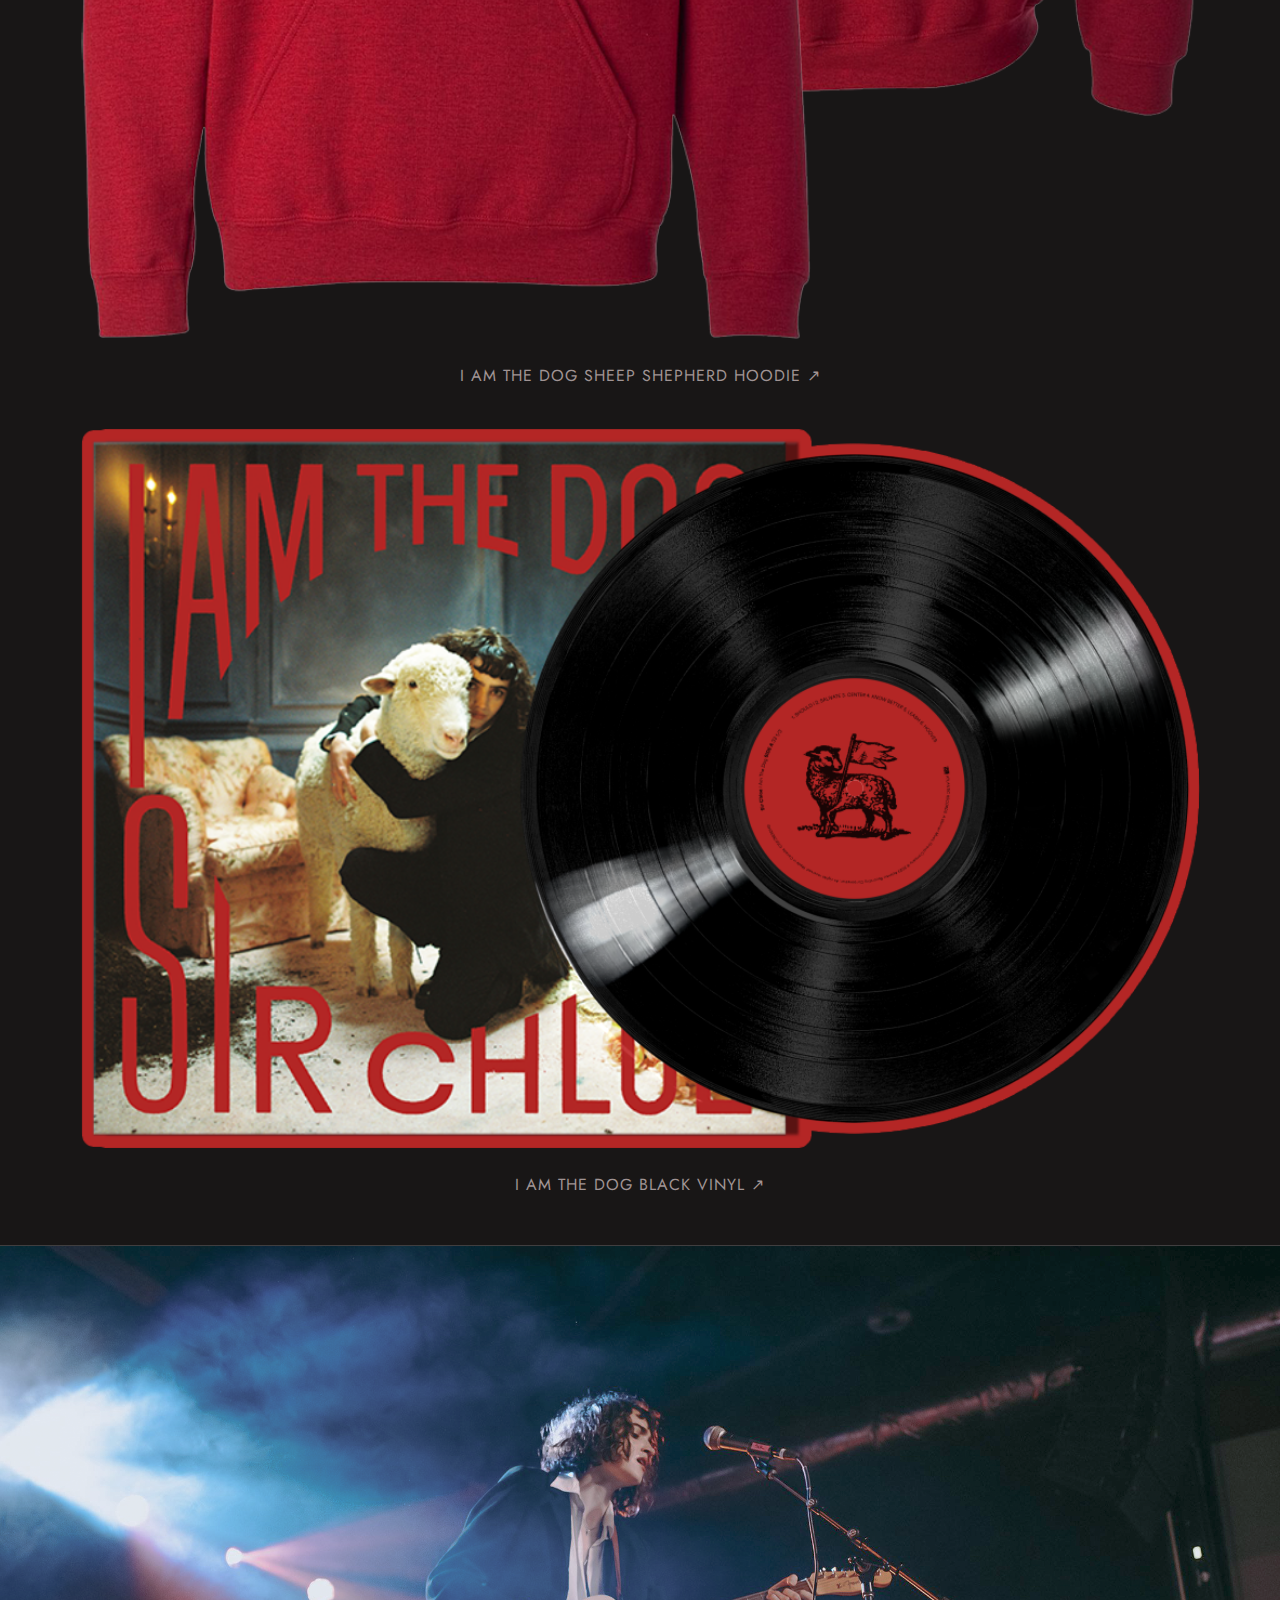
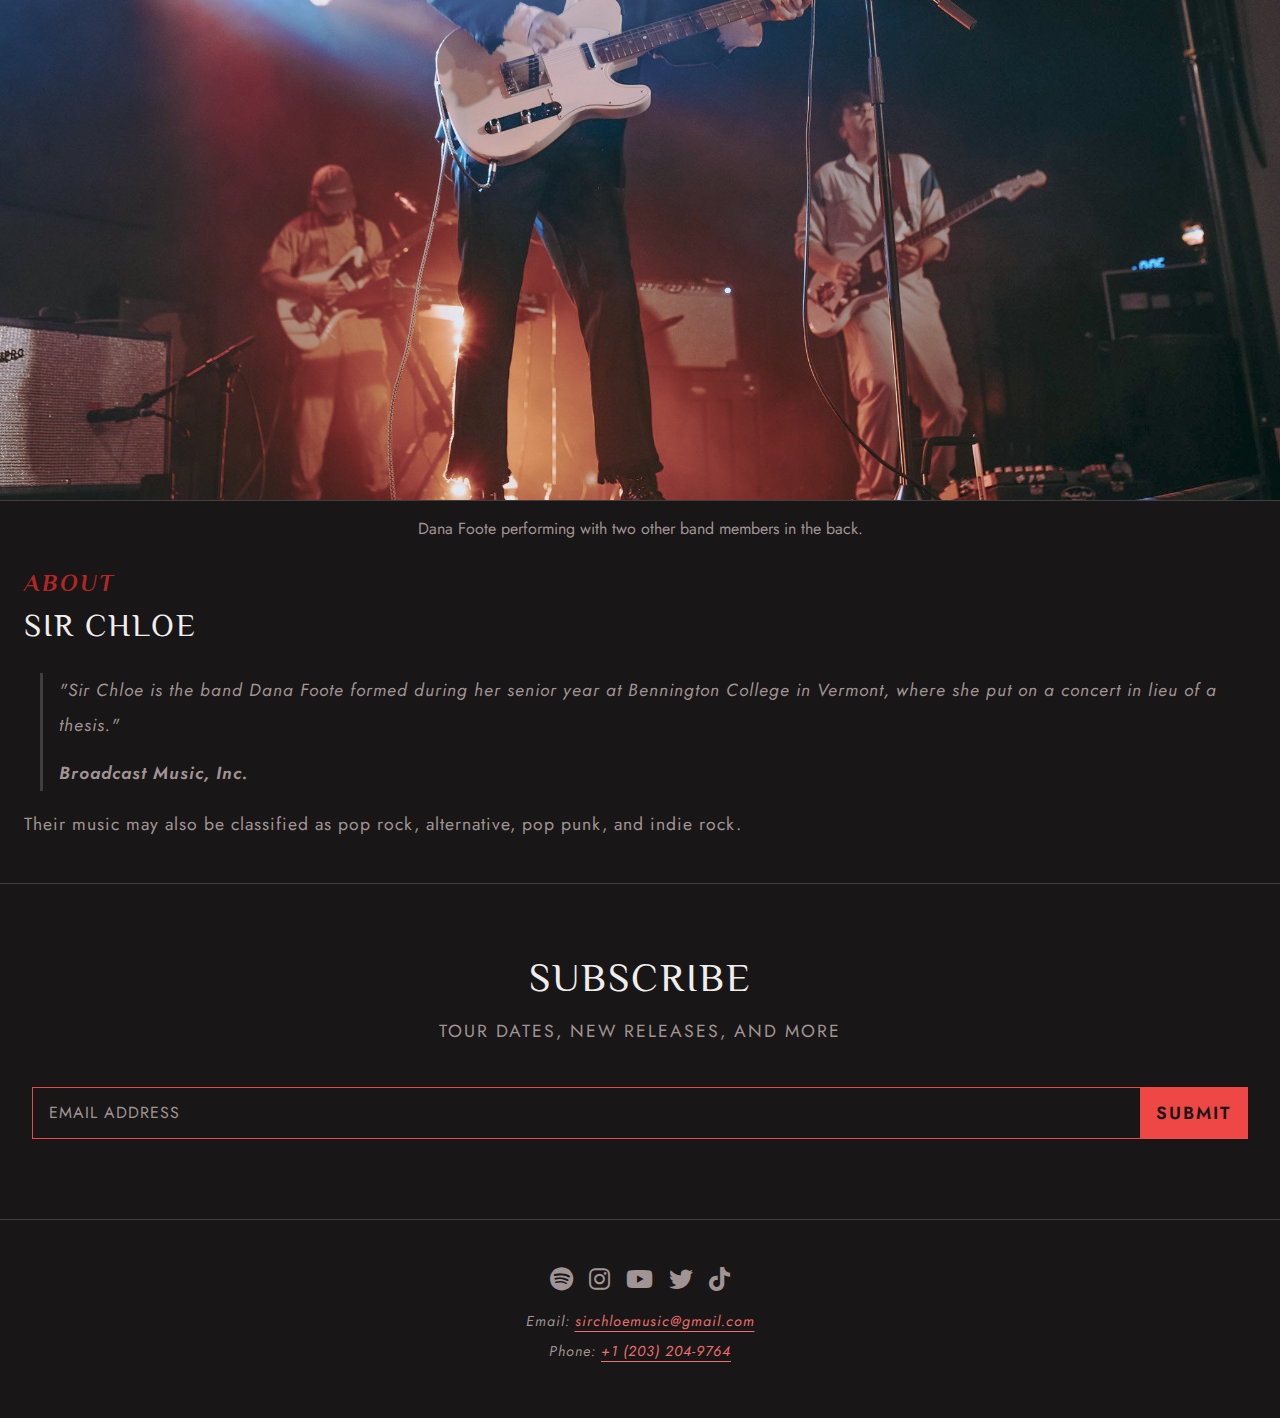
==== commit b5750cd8: "fixed unicode arrows" ====
--- a/index.html
+++ b/index.html
@@ -97,21 +97,21 @@
             </section>
         </div>
         <section class="sect-merch">
-            <a href="https://store.warnermusic.com/en/warner-music-store/atlantic-records/sir-chloe/" target="_blank" class="merch-heading"><h2>Merch 🡕</h2></a>
+            <a href="https://store.warnermusic.com/en/warner-music-store/atlantic-records/sir-chloe/" target="_blank" class="merch-heading"><h2>Merch ↗</h2></a>
             <div>
                 <a href="https://store.warnermusic.com/en/warner-music-store/atlantic-records/sir-chloe/sheep-shepherd-tracklist-tee/090317967561_CONF.html" target="_blank" class="item">
                     <!-- REQUIREMENT 11/17/24: image 4 of 5 -->
                     <img src="images/tshirt.png" alt="Front and back of a black t-shirt with a white illustration, a list of songs, and the words 'Sir Chloe.'">
-                    Sheep Shepherd Tracklist Tee 🡕
+                    Sheep Shepherd Tracklist Tee ↗
                 </a>
                 <a href="https://store.warnermusic.com/en/warner-music-store/atlantic-records/sir-chloe/i-am-the-dog-sheep-shepherd-hoodie/090317960203_CONF.html" target="_blank" class="item">
                     <!-- REQUIREMENT 11/17/24: image 5 of 5 -->
                     <img src="images/hoodie.png" alt="Front and back of a red hoodie with a black illustration and the words 'I am the dog; Sir Chloe.'">
-                    I Am The Dog Sheep Shepherd Hoodie 🡕
+                    I Am The Dog Sheep Shepherd Hoodie ↗
                 </a>
                 <a href="https://store.warnermusic.com/en/warner-music-store/atlantic-records/sir-chloe/i-am-the-dog-black-vinyl/075678630149.html" target="_blank" class="item">
                     <img src="images/vinyl.png" alt="A record disc overlaid over the album 'I Am the Dog.'">
-                    I Am The Dog Black Vinyl 🡕
+                    I Am The Dog Black Vinyl ↗
                 </a>
             </div>
         </section>
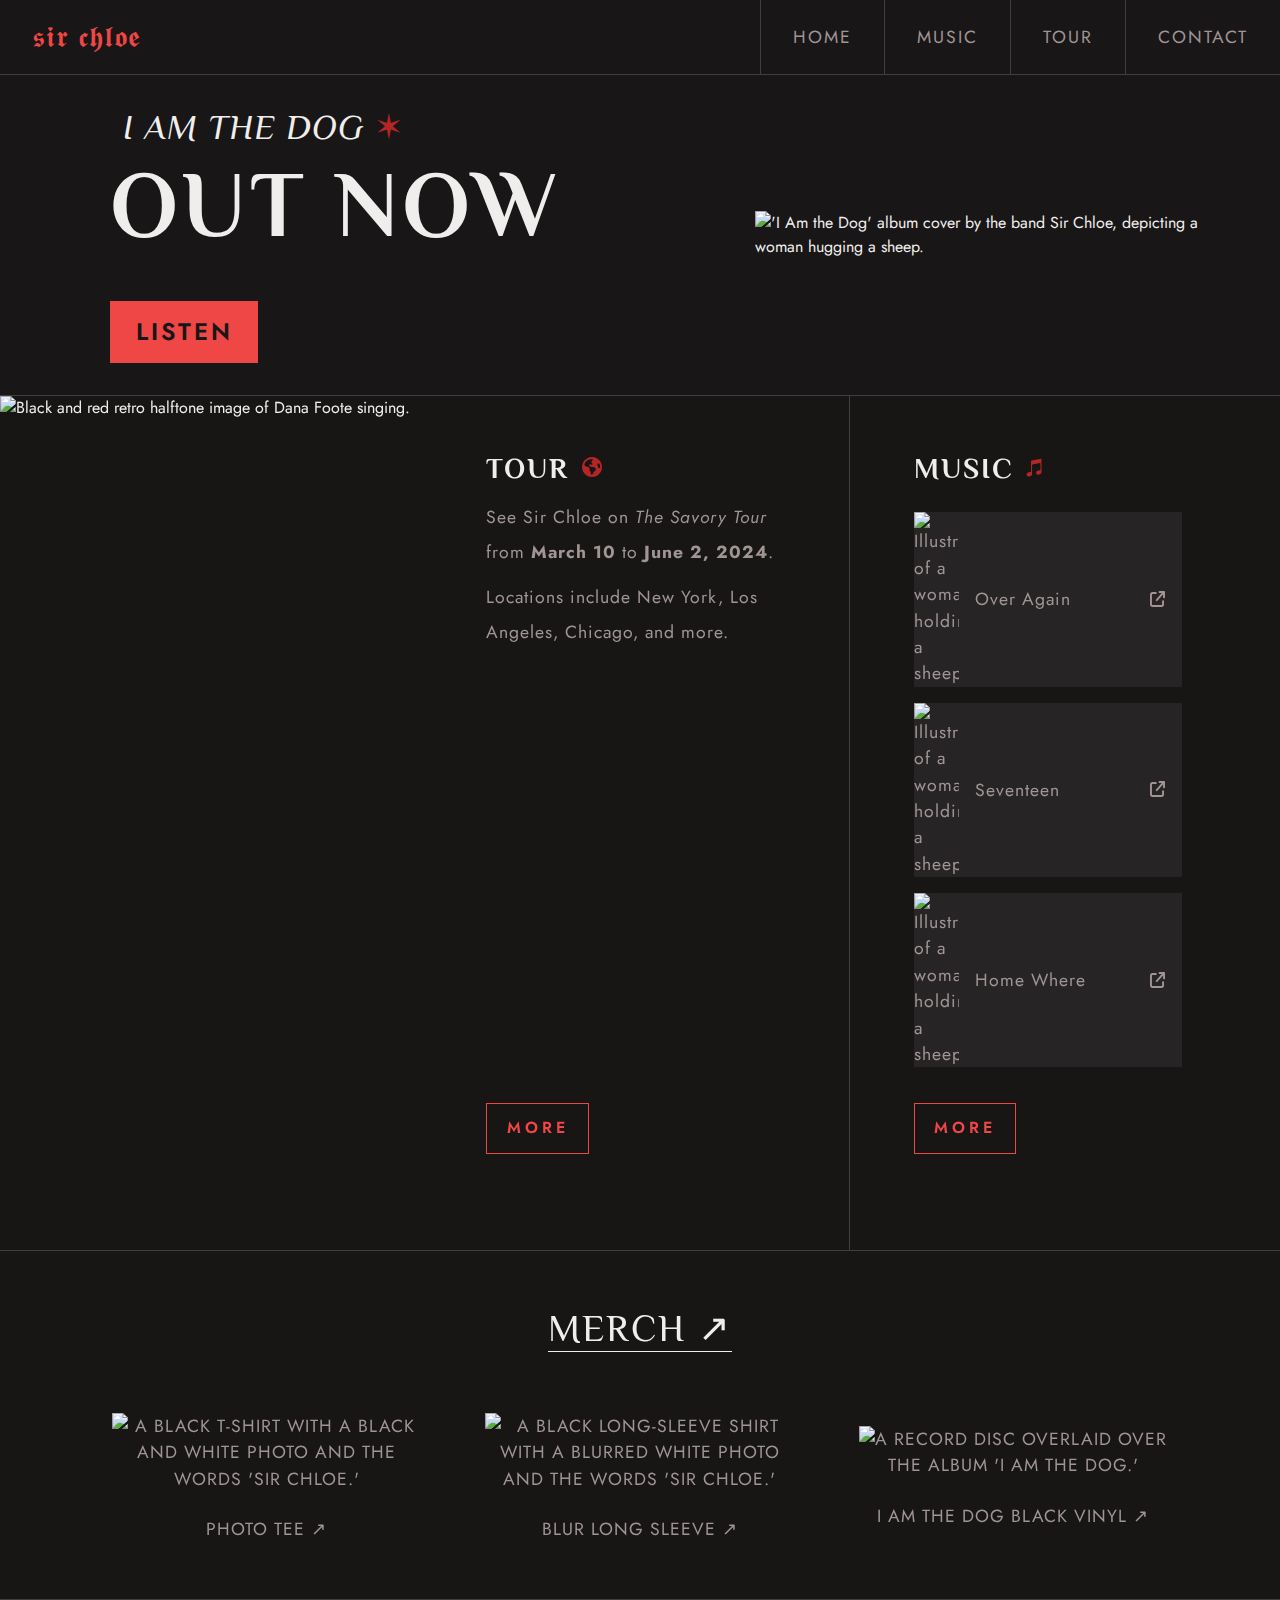
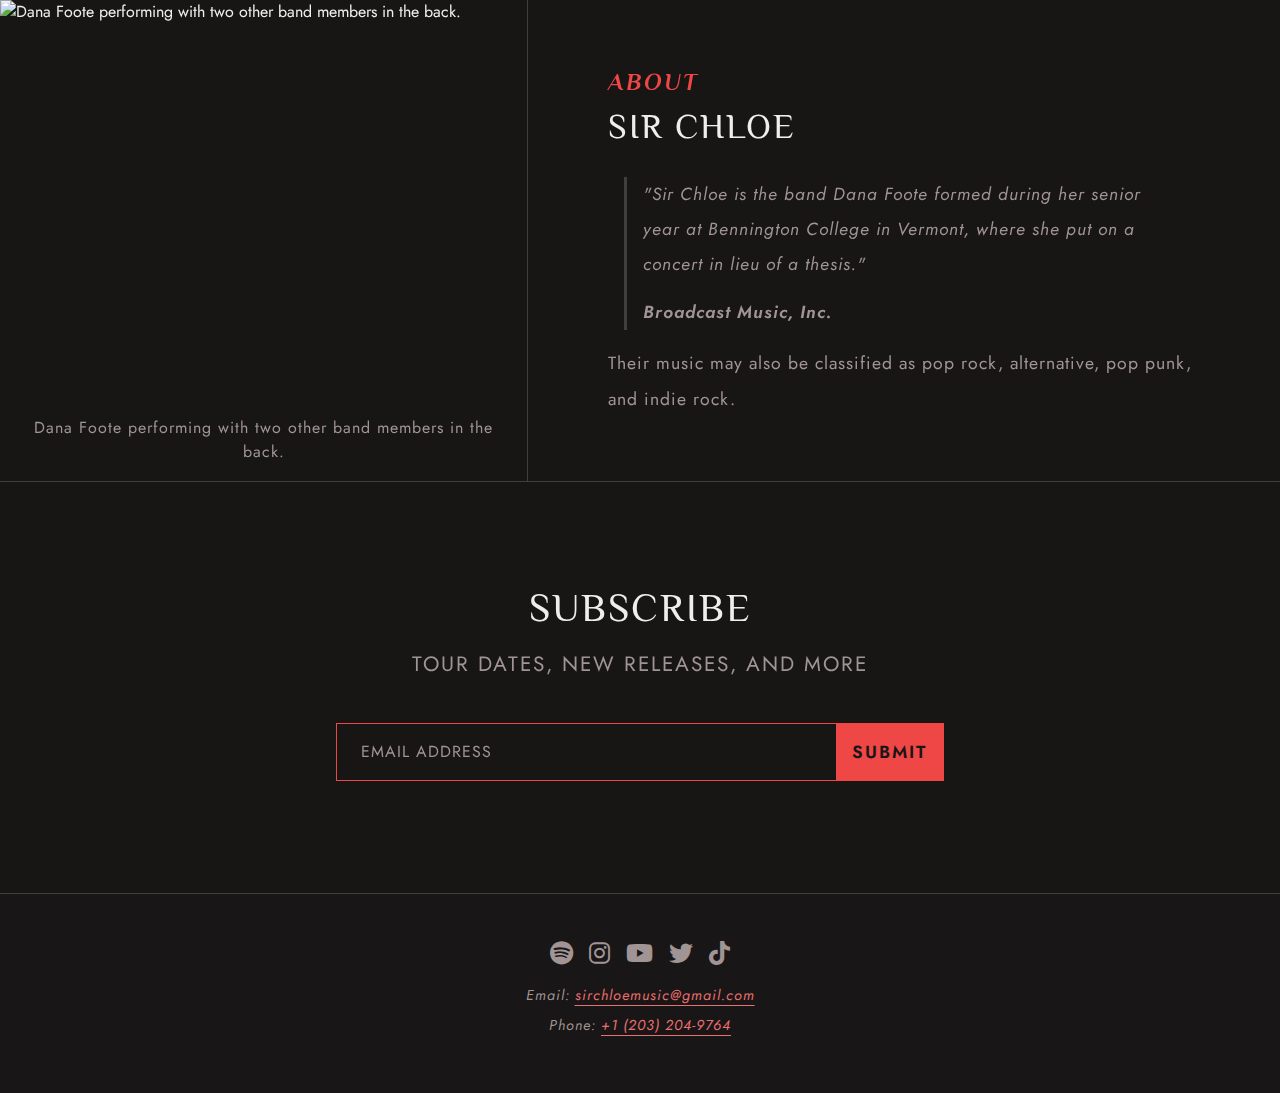
==== commit b26c5e46: "updated files, except for media" ====
--- a/index.html
+++ b/index.html
@@ -6,7 +6,7 @@
     <!-- REQUIREMENT 11/4/24: viewport -->
     <meta name="viewport" content="width=device-width, initial-scale=1.0">
     <!-- REQUIREMENT 11/4/24: description -->
-    <meta name="description" content="Unofficial website for the band Sir Chloe">
+    <meta name="description" content="Unofficial website for the band Sir Chloe.">
     <!-- REQUIREMENT 11/4/24: keywords -->
     <meta name="keywords" content="Sir Chloe, indie, music, band, rock music, indie rock">
     <!-- REQUIREMENT 11/4/24: author -->
@@ -23,7 +23,7 @@
 <body>
     <header>
         <nav>
-            <a href="index.html" id="name">𝖘𝖎𝖗 𝖈𝖍𝖑𝖔𝖊</a>
+            <a href="index.html" id="band">𝖘𝖎𝖗 𝖈𝖍𝖑𝖔𝖊</a>
             <ul>
                 <li><a href="index.html">Home</a></li>
                 <li><a href="music.html">Music</a></li>
@@ -33,9 +33,9 @@
         </nav>
     </header>
     <main>
-        <div style="background-color: #262425; padding: 1rem; text-align: center;">
+        <!-- <div style="background-color: #262425; padding: 1rem; text-align: center;">
             <p>Work in progress: site is designed mobile-first</p>
-        </div>
+        </div> -->
         <div class="hero">
             <!-- REQUIREMENT 11/17/24: image 1 of 5 -->
             <img src="images/album.png" alt="'I Am the Dog' album cover by the band Sir Chloe, depicting a woman hugging a sheep.">
@@ -44,70 +44,80 @@
                 <h2 class="philosopher-regular-italic">I Am the Dog</h2>
                 <!-- REQUIREMENT 11/17/24: h1 text level 2 of 5 -->
                 <h1>Out Now</h1>
+                <a href="https://sirchloe.lnk.to/IAmTheDog" target="_blank" class="pri-btn">Listen</a>
             </div>
-            <a href="https://sirchloe.lnk.to/IAmTheDog" target="_blank" class="pri-btn">Listen</a>
+            <img src="images/sheep.png" alt="" id="sheep">
+            <!-- <div id="absolute">
+                <img src="images/sheep.png" alt="" id="sheep">
+            </div> -->
         </div>
         <div class="tour-music">
             <!-- REQUIREMENT 11/17/24: image 2 of 5 -->
-            <img src="images/sirchloe.png" alt="Black and red retro halftone image of Dana Foote singing.">
-            <section>
-                <div class="title">
-                    <h2>Tour</h2><i class="fa-solid fa-earth-americas fa-lg"></i>
-                </div>
-                <div class="tour-content">
-                    <p>See Sir Chloe on <!-- REQUIREMENT 11/17/24: em text level 3 of 5 --><em>The Savory Tour</em> from <strong>March 10</strong> to <!-- REQUIREMENT 11/17/24: strong text level 4 of 5 --><strong>June 2, 2024</strong>.</p>
-                    <p>Locations include New York, Los Angeles, Chicago, and more.</p>
+            <img src="images/sirchloe.png" alt="Black and red retro halftone image of Dana Foote singing." id="red-img">
+            <section class="sect-tour">
+                <div>
+                    <div class="title">
+                        <h2>Tour</h2><i class="fa-solid fa-earth-americas fa-lg"></i>
+                    </div>
+                    <div class="tour-content">
+                        <p>See Sir Chloe on <!-- REQUIREMENT 11/17/24: em text level 3 of 5 --><em>The Savory Tour</em> from <strong>March 10</strong> to <!-- REQUIREMENT 11/17/24: strong text level 4 of 5 --><strong>June 2, 2024</strong>.</p>
+                        <p>Locations include New York, Los Angeles, Chicago, and more.</p>
+                    </div>
                 </div>
                 <a href="tour.html" class="sec-btn">More</a>
+                <img src="images/roses.png" alt="" id="roses">
             </section>
             <section class="sect-music">
-                <div class="title">
-                    <h2>Music</h2><i class="fa-solid fa-music fa-lg"></i>
-                </div>
                 <div>
-                    <ul>
-                        <li class="song">
-                            <a href="https://sirchloe.lnk.to/OverAgain" target="_blank">
-                                <div>
-                                    <!-- REQUIREMENT 11/17/24: image 3 of 5 -->
-                                    <img src="images/singlecover.jpg" alt="Illustration of a woman holding a sheep.">Over Again
-                                </div>
-                                <i class="fa-solid fa-arrow-up-right-from-square fa-sm"></i>
-                            </a>
-                        </li>
-                        <li class="song">
-                            <a href="https://sirchloe.lnk.to/seventeen" target="_blank">
-                                <div>
-                                    <img src="images/singlecover.jpg" alt="Illustration of a woman holding a sheep.">Seventeen
-                                </div>
-                                <i class="fa-solid fa-arrow-up-right-from-square fa-sm"></i>
-                            </a>
-                        </li>
-                        <li class="song">
-                            <a href="https://sirchloe.lnk.to/homewhere" target="_blank">
-                                <div>
-                                    <img src="images/singlecover.jpg" alt="Illustration of a woman holding a sheep.">Home Where
-                                </div>
-                                <i class="fa-solid fa-arrow-up-right-from-square fa-sm"></i>
-                            </a>
-                        </li>
-                    </ul>
+                    <div class="title">
+                        <h2>Music</h2><i class="fa-brands fa-itunes-note fa-lg"></i>
+                    </div>
+                    <div>
+                        <ul>
+                            <li class="song">
+                                <a href="https://sirchloe.lnk.to/OverAgain" target="_blank">
+                                    <div>
+                                        <!-- REQUIREMENT 11/17/24: image 3 of 5 -->
+                                        <img src="images/singlecover.jpg" alt="Illustration of a woman holding a sheep.">Over Again
+                                    </div>
+                                    <i class="fa-solid fa-arrow-up-right-from-square fa-sm"></i>
+                                </a>
+                            </li>
+                            <li class="song">
+                                <a href="https://sirchloe.lnk.to/seventeen" target="_blank">
+                                    <div>
+                                        <img src="images/singlecover.jpg" alt="Illustration of a woman holding a sheep.">Seventeen
+                                    </div>
+                                    <i class="fa-solid fa-arrow-up-right-from-square fa-sm"></i>
+                                </a>
+                            </li>
+                            <li class="song">
+                                <a href="https://sirchloe.lnk.to/homewhere" target="_blank">
+                                    <div>
+                                        <img src="images/singlecover.jpg" alt="Illustration of a woman holding a sheep.">Home Where
+                                    </div>
+                                    <i class="fa-solid fa-arrow-up-right-from-square fa-sm"></i>
+                                </a>
+                            </li>
+                        </ul>
+                    </div>
                 </div>
                 <a href="music.html" class="sec-btn">More</a>
+                <img src="images/roses2.png" alt="" id="roses2">
             </section>
         </div>
         <section class="sect-merch">
-            <a href="https://store.warnermusic.com/en/warner-music-store/atlantic-records/sir-chloe/" target="_blank" class="merch-heading"><h2>Merch ↗</h2></a>
+            <a href="https://sirchloemusic.com/" target="_blank" class="merch-heading"><h2>Merch ↗</h2></a>
             <div>
-                <a href="https://store.warnermusic.com/en/warner-music-store/atlantic-records/sir-chloe/sheep-shepherd-tracklist-tee/090317967561_CONF.html" target="_blank" class="item">
+                <a href="https://sirchloemusic.com/products/photo-tee" target="_blank" class="item">
                     <!-- REQUIREMENT 11/17/24: image 4 of 5 -->
-                    <img src="images/tshirt.png" alt="Front and back of a black t-shirt with a white illustration, a list of songs, and the words 'Sir Chloe.'">
-                    Sheep Shepherd Tracklist Tee ↗
+                    <img src="images/tshirt.png" alt="A black t-shirt with a black and white photo and the words 'Sir Chloe.'">
+                    Photo Tee ↗
                 </a>
-                <a href="https://store.warnermusic.com/en/warner-music-store/atlantic-records/sir-chloe/i-am-the-dog-sheep-shepherd-hoodie/090317960203_CONF.html" target="_blank" class="item">
+                <a href="https://sirchloemusic.com/products/blur-long-sleeve" target="_blank" class="item">
                     <!-- REQUIREMENT 11/17/24: image 5 of 5 -->
-                    <img src="images/hoodie.png" alt="Front and back of a red hoodie with a black illustration and the words 'I am the dog; Sir Chloe.'">
-                    I Am The Dog Sheep Shepherd Hoodie ↗
+                    <img src="images/longsleeve.png" alt="A black long-sleeve shirt with a blurred white photo and the words 'Sir Chloe.'">
+                    Blur Long Sleeve ↗
                 </a>
                 <a href="https://store.warnermusic.com/en/warner-music-store/atlantic-records/sir-chloe/i-am-the-dog-black-vinyl/075678630149.html" target="_blank" class="item">
                     <img src="images/vinyl.png" alt="A record disc overlaid over the album 'I Am the Dog.'">
@@ -118,10 +128,11 @@
         <article>
             <!-- REQUIREMENT 11/17/24: figure and figcaption -->
             <figure>
-                <img src="images/sirchloe2.png" alt="Dana Foote performing with two other band members in the back.">
+                <img src="images/sirchloe2.png" alt="Dana Foote performing with two other band members in the back." id="fig-img">
                 <figcaption>Dana Foote performing with two other band members in the back.</figcaption>
             </figure>
             <div class="about">
+                <img src="images/roseslong.png" alt="" id="roseslong">
                 <div class="about-heading">
                     <h2>About</h2>
                     <!-- REQUIREMENT 11/17/24: h3 text level 5 of 5 -->
@@ -137,7 +148,7 @@
             </div>
         </article>
         <aside>
-            <img src="images/goat.svg" alt="" class="side-illust1">
+            <img src="images/goat.svg" alt="" id="side-illust1">
             <div class="sub">
                 <div>
                     <h2>Subscribe</h2>
@@ -148,7 +159,7 @@
                         <button type="submit" class="pri-btn">Submit</button>
                 </form>
             </div>
-            <img src="images/goat.svg" alt="" class="side-illust2">
+            <img src="images/goat.svg" alt="" id="side-illust2">
         </aside>
     </main>
     <footer>
--- a/style.css
+++ b/style.css
@@ -42,6 +42,7 @@
     background-color: #181616;
     color: #F0EEED;
     font-family: "Jost", sans-serif;
+    overflow-x: hidden;
 }
 p, blockquote{
     font-size: 1.1rem;
@@ -76,7 +77,7 @@
     cursor: pointer;
 }
 .pri-btn{
-    background-color: #ef4646;
+    background-color: #EF4646;
     border: none;
     color: #181616;
     font-size: 1.5rem;
@@ -109,6 +110,14 @@
     color: #EC6F6F;
     transform: scale(1.03);
 }
+.center-main{
+    overflow: hidden;
+    padding: 3rem 0;
+    text-align: center;
+}
+.center-main h1{
+    letter-spacing: 2px;
+}
 
 /************* navigation *************/
 nav{
@@ -136,17 +145,18 @@
     background-color: #262425;
     color: #F0EEED;
 }
-#name{
+#band{
     border-top: 0px;
-    color: #ef4646;
+    color: #EF4646;
     font-size: 1.6rem;
     letter-spacing: 1px;
 }
-#name:hover{
+#band:hover{
     /* REQUIREMENT 11/12/24: dynamic navigation styling */
     background-color: #181616;
     color: #D9AAA9;
 }
+
 /************* footer *************/
 footer{
     border-top: 1px solid #403E3F;
@@ -163,7 +173,7 @@
 }
 footer i:hover{
     color: #EC6F6F;
-    transform:scale(1.15);
+    transform:scale(1.1);
 }
 footer div{
     display: flex;
@@ -190,7 +200,9 @@
     align-items: center;
     display: flex;
     flex-direction: column;
-    margin-bottom: 1rem;
+}
+.hero .pri-btn{
+    margin-top: 2.5rem;
 }
 /* REQUIREMENT 11/17/24: psuedo-element */
 .hero div h2::after{
@@ -203,12 +215,35 @@
     letter-spacing: 3px;
     line-height: 1.3;
 }
+.hero div h2{
+    letter-spacing: 1px;
+}
+#sheep{
+    margin-top: 18rem;
+    opacity: 30%;
+    position: absolute;
+/* REQUIREMENT 11/28/24: advanced image styling */
+    transform: scale(1.3);
+    z-index: -5;
+}
+/* #sheep{
+    opacity: 30%;
+    position: sticky;
+    top: 0;
+    transform: scale(1.3);
+    z-index: -1;
+}
+#absolute{
+    height: 100%;
+    position: absolute;
+    top: 75%;
+} */
 /***** tour/music *****/
 .tour-music{
     display: flex;
     flex-direction: column;
 }
-.tour-music img{
+#red-img{
     max-height: 15rem;
     object-fit: cover;
     object-position: 0 10%;
@@ -216,7 +251,9 @@
 .tour-music section{
     border-bottom: 1px solid #403E3F;
     display: flex;
+    overflow: hidden;
     padding: 2.5rem 1.5rem;
+    position: relative;
     flex-direction: column;
     gap: 1rem;
 }
@@ -237,15 +274,22 @@
     align-items: center;
     display: flex;
     gap: 0.8rem;
+    margin-bottom: 1rem;
 }
 .title i{
     color: #B42625;
 }
+#roses, #roses2, #roseslong{
+    display: none;
+}
 /* music section */
 .tour-music .sect-music{
-    gap: 1.8rem;
-}
-.sect-music img{
+    gap: 2.2rem;
+}
+.sect-music .title{
+    margin-bottom: 1.8rem;
+}
+.song img{
     width: 50px;
 }
 .song{
@@ -259,6 +303,7 @@
     background-color: #262425;
     color: #A09494;
     display: flex;
+    font-size: 1.1rem;
     justify-content: space-between;
     letter-spacing: 1px;
     padding-right: 1rem;
@@ -305,6 +350,7 @@
     display: flex;
     color: #A09494;
     flex-direction: column;
+    font-size: 1.1rem;
     gap: 1.5rem;
     letter-spacing: 1px;
     text-decoration: none;
@@ -320,18 +366,19 @@
     flex-direction: column;
     gap: 0.5rem;
 }
-article img{
+#fig-img{
     border-bottom: 1px solid #403E3F;
     border-top: 1px solid #403E3F;
 }
 article figcaption{
     color: #A09494;
+    letter-spacing: 1px;
     margin: auto;
     padding: 1rem;
     text-align: center;
 }
 .about-heading h2{
-    color: #B42625;
+    color: #EF4646;
     font-style: italic;
     letter-spacing: 2px;
 }
@@ -371,13 +418,14 @@
     margin-bottom: 0.5rem;
 }
 .sub-form{
-    border: 1px solid #ef4646;
+    border: 1px solid #EF4646;
     display: flex;
     flex-direction: row;
     padding: 0;
     width: 100%;
 }
 .sub-form input{
+    backdrop-filter: blur(5px);
     background-color: transparent;
     border: none;
     color: #F0EEED; 
@@ -391,9 +439,682 @@
 .sub-form input::placeholder{
     color: #A09494;
 }
+.sub-form input:focus{
+    background-color: #262425;
+}
 .sub-form button{
     font-size: 1.1rem;
 }
 .sub-form button:hover{
     transform: none;
+}
+
+/************* music *************/
+/***** music *****/
+#dec-div{
+    position: relative;
+}
+.side-img{
+    position: absolute;
+    top: -3rem;
+    width: 32%;
+    z-index: -1;
+}
+#flowerslong2{
+    right: 0;
+    transform: scaleX(-1);
+}
+.all-music{
+    display: flex;
+    flex-direction: column;
+    gap: 2rem;
+    margin-top: 1rem;
+}
+.all-music div{
+    align-items: center;
+    display: flex;
+    flex-direction: column;
+    gap: 1.5rem;
+}
+.all-music h2{
+    font-weight: 400;
+    letter-spacing: 2px;
+    margin: 0.5rem;
+}
+.all-music a{
+    gap: 0.6rem;
+    max-width: 20rem;
+    width: 100%;
+}
+.all-music a:hover {
+    transform: scale(1.02);
+}
+.all-music a img{
+    border: 1px solid #EF4646;
+    transition: all 0.5s ease;
+}
+.all-music a:hover img{
+    opacity: 0.5;
+}
+#albums-eps a{
+    width: 70%;
+}
+#singles div{
+    align-items: start;
+    display: grid;
+    grid-template-columns: repeat(2, 1fr);
+    padding: 0 1.5rem;
+}
+#singles div a{
+    max-width: 10rem;
+    width: fit-content;
+}
+/***** platforms *****/
+#platforms{
+    border-bottom: 1px solid #403E3F;
+    padding: 4rem 1.5rem 3.5rem;
+}
+#platforms h2{
+    letter-spacing: 2px;
+    line-height: 1.2;
+    margin-bottom: 1.2rem;
+}
+#platform-icons{
+    display: flex;
+    gap: 0.8rem;
+    justify-content: center;
+}
+#platform-icons a:hover{
+    transform: scale(1.1);
+}
+/***** mvs *****/
+#mvs{
+    display: flex;
+    flex-direction: column;
+    gap: 2rem;
+    padding: 3rem 1.5rem 0;
+}
+.vid{
+    align-items: center;
+    display: flex;
+    flex-direction: column;
+}
+#mvs video{
+    border-radius: 10px;
+    margin-bottom: 0.6rem;
+    max-width: 25rem;
+    width: 100%;
+}
+#mvs h2{
+    font-weight: 400;
+    letter-spacing: 2px;
+}
+#mvs h3{
+    letter-spacing: 2px;
+}
+#mvs p{
+    color: #A09494;
+}
+/***** cta *****/
+#yt-cta{
+    align-items: center;
+    display: flex;
+    flex-direction: column;
+    gap: 1rem;
+    padding: 3rem 1.5rem 1.5rem;
+}
+#yt-cta h2, #yt-cta h3{
+    font-weight: 400;
+    letter-spacing: 2px;
+}
+#pfp{
+    border-radius: 50%;
+    width: 4rem;
+}
+#profile{
+    border: 1px solid #403E3F;
+    color: #F0EEED;
+    display: flex;
+    gap: 1.5rem;
+    justify-content: space-between;
+    max-width: 25rem;
+    padding: 1rem 1.5rem;
+    text-decoration: none;
+}
+#profile:hover{
+    border: 1px solid #EF4646;
+    transform: scale(1.02);
+}
+#profile div{
+    align-items: start;
+    display: flex;
+    flex-direction: column;
+    gap: 0.5rem;
+}
+#profile div img{
+    max-width: 15rem;
+    width: 100%;
+}
+
+/************* tour *************/
+#roseslong2, #roseslong2-2{
+    transform: rotate(-20deg);
+    width: 36%;
+}
+#roseslong2{
+    left: -0.3rem;
+}
+#roseslong2-2{
+    right: -0.3rem;
+    transform: scaleX(-1) rotate(-20deg);
+}
+.tour-main{
+    padding-bottom: 0;
+}
+table{
+    font-size: 0.9rem;
+    letter-spacing: 1px;
+    margin: auto;
+    max-width: 30rem;
+    padding: 1rem;
+    padding-bottom: 2rem;
+    text-transform: uppercase;
+    width: 100%;
+}
+tr{
+    align-items: center;
+    display: flex;
+    gap: 1rem;
+    height: 6rem;
+    justify-content: space-between;
+}
+.date{
+    border: 1px solid #403E3F;
+    color: #A09494;
+    display: flex;
+    flex-direction: column;
+    padding: 0.5rem;
+    max-width: 5rem;
+    width: 20%;
+}
+.day{
+    color: #F0EEED;
+    font-size: 1.5rem;
+    letter-spacing: 2px;
+    line-height: 1.8rem;
+}
+table .sec-btn{
+    font-weight: 500;
+    letter-spacing: 3px;
+    padding: 0.7rem 0.8rem;
+}
+
+/************* contact *************/
+#vine, #vine2{
+    width: 45%;
+}
+#vine2{
+    right: 0;
+    transform: scaleX(-1);
+}
+fieldset{
+    border: 0;
+    display: flex;
+    flex-direction: column;
+    font-size: 1.1rem;
+    gap: 1rem;
+    margin: auto;
+    padding-bottom: 1rem;
+    width: 90%;
+}
+legend{
+    color: #D9AAA9;
+    font-size: 1.2rem;
+    letter-spacing: 2px;
+    padding: 1rem 0;
+    text-transform: uppercase;
+}
+label{
+    color: #A09494;
+    display: block;
+    letter-spacing: 2px;
+    padding-bottom: 5px;
+    text-align: left;
+    text-transform: uppercase;
+}
+label span{
+    color: #B42625;
+    padding-left: 2px;
+}
+input, textarea{
+    background-color: #262425;
+    border: 1px solid #403E3F;
+    color: #F0EEED;
+    letter-spacing: 1px;
+    outline: 1px solid transparent;
+    padding: 6px 15px;
+    width: 100%;
+}
+input:focus, textarea:focus {
+    outline: 1px solid #EF4646;
+    transition: opacity .3s ease;
+}
+#contact-btns{
+    display: flex;
+    flex-direction: row;
+    gap: 0.5rem;
+}
+#contact-form button{
+    font-size: 1.1rem;
+    width: 100%;
+}
+#contact-form button:hover{
+    transform: none;
+}
+#contact-form .sec-btn{
+    background-color: transparent;
+    letter-spacing: 2px;
+    padding: 0.5rem 1rem;
+}
+
+/************* tablet *************/
+/* REQUIREMENT 12/7/24: media query. main part of css is for mobile */
+/* REQUIREMENT 12/7/24: media query for tablet. */
+@media only screen and (min-width: 481px){
+    /***** nav *****/
+    nav ul{
+        display: flex;
+        justify-content: center;
+    }
+    nav a{
+        border-top: 0;
+        padding: 0.8rem 1.2rem;
+        width: fit-content;
+    }
+    #band{
+        margin-bottom: -0.5rem;
+    }
+
+    /***** home *****/
+    #sheep{
+        margin-top: 19rem;
+    }
+    .hero img{
+        max-width: 30rem;
+        width: 75%;
+    }
+    .tour-music section{
+        padding: 2.5rem 3rem;
+    }
+    .item{
+        max-width: 20rem;
+    }
+    article figcaption{
+        padding: 1rem 2rem;
+    }
+    .about{
+        padding: 2.5rem 3rem;
+    }
+
+    /***** music *****/
+    .side-img{
+        max-width: 12rem;
+    }
+
+    /***** tour *****/
+    #roseslong2, #roseslong2-2{
+        max-width: 14rem;
+        width: 34%;
+    }
+    table{
+        font-size: 1.1rem;
+        max-width: 35rem;
+    }
+
+    /***** contact *****/
+    #vine, #vine2{
+        max-width: 14rem;
+    }
+    fieldset{
+        max-width: 30rem;
+        width: 80%;
+    }
+}
+
+/************* desktop *************/
+/* REQUIREMENT 12/7/24: media query for desktop. */
+@media only screen and (min-width: 769px){
+    /***** general *****/
+    .center-main h1{
+        font-size: 2.5rem;
+        letter-spacing: 4px;
+    }
+    .center-main h2{
+        font-size: 1.8rem;
+        letter-spacing: 3px;
+    }
+
+    /***** nav *****/
+    nav{
+        align-items: center;
+        /* backdrop-filter: blur(20px);
+        background-color: #181616d7; */
+        display: flex;
+        justify-content: space-between;
+        /* position: fixed;
+        width: 100%; */
+        /* z-index: 1; */
+    }
+    nav a{
+        border-left: 1px solid #403E3F;
+        padding: 1.5rem 2rem;
+    }
+    #band{
+        border-left: 0;
+        font-size: 1.8rem;
+        margin: 0;
+        padding: 0 2rem;
+    }
+
+    /***** home *****/
+    .hero{
+        display: flex;
+        flex-direction: row;
+        justify-content: space-between;
+        max-width: 90rem;
+        margin: auto;
+        padding: 2rem 4rem;
+    }
+    .hero img{
+        max-width: 35rem;
+        min-width: 25rem;
+        order: 100;
+        width: 40%;
+    }
+    .hero div{
+        align-items: flex-start;
+        gap: 0.8rem;
+        margin-left: 4%;
+        order: 99;
+    }
+    .hero div h1{
+        font-size: 5.8rem;
+        letter-spacing: 4px;
+        line-height: 5.5rem;
+    }
+    .hero div h2{
+        font-size: 2.2rem;
+        line-height: 2.5rem;
+        margin-left: 0.8rem;
+    }
+    .hero .pri-btn{
+        letter-spacing: 3px;
+        margin-top: 2.5rem;
+        padding: 0.8rem 1.6rem;
+    }
+    #sheep{
+        position: fixed;
+        left: 10%;
+        margin-top: 0;
+        opacity: 40%;
+        transform: scale(1.15);
+    }
+    /* tour/music */
+    #roses, #roses2, #roseslong{
+        display: inline;
+        position: absolute;
+        z-index: -1;
+    }
+    .tour-music{
+        border-bottom: 1px solid #403E3F;
+        border-top: 1px solid #403E3F;
+        flex-direction: row;
+    }
+    #red-img{
+        min-height: 30rem;
+        object-position: 0 15%;
+        width: 33%;
+    }
+    .tour-music section{
+        border-bottom: none;
+        justify-content: space-between;
+        padding: 3.5rem 4rem 6rem;
+        position: relative;
+        width: 33.33%;
+    }
+    #roses, #roses2{
+        bottom: -3rem;
+        max-width: 18rem;
+        right: -2rem;
+        width: 65%;
+    }
+    #roses2{
+        bottom: -2rem;
+        right: -3rem;
+        width: 75%;
+    }
+    .sect-music{
+        border-left: 1px solid #403E3F;
+        overflow: visible;
+    }
+    .song img{
+        min-height: 45px;
+        width: 45px;
+    }
+    .tour-music, .sect-merch, article, aside, footer{
+        background-color: #1816163f;
+        backdrop-filter: blur(10px);
+    }
+    nav, footer{
+        background-color: #181616;
+    }
+    .song a{
+        max-width: 25rem;
+        width: 90%;
+    }
+    /* merch */
+    .sect-merch{
+        padding-bottom:3.54rem;
+    }
+    .merch-heading{
+        font-size: 1.6rem;
+    }
+    .sect-merch div{
+        align-items: center;
+        flex-direction: row;
+        gap: 4rem;
+        margin-top: 1rem;
+        padding: 0 3rem;
+    }
+    .item{
+        max-width: 25rem;
+        width: 33%;
+    }
+    /* about */
+    article{
+        border-top: 1px solid #403E3F;
+        display: flex;
+    }
+    figure{
+        max-width: 40rem;
+        width: 90%;
+    }
+    #fig-img{
+        border: none;
+        min-height: 25rem;
+        object-fit: cover;
+    }
+    .about{
+        border-left: 1px solid #403E3F;
+        border-top: 0;
+        overflow: hidden;
+        padding: 4rem 5rem;
+        position: relative;
+        /* width: 60%; */
+    }
+    #roseslong{
+        max-width: 12rem;
+        right: 4rem;
+        top: -8rem;
+        transform: rotate(-70deg);
+        width: 25%;
+    }
+    .about-heading h3{
+        font-size: 2.2rem;
+    }
+    /* cta */
+    .sub div p{
+        font-size: 1.3rem;
+    }
+    .sub-form{
+        min-width: 30rem;
+        width: 50%;
+    }
+    .sub-form input{
+        padding: 1rem 1.5rem;
+    }
+    aside{
+        overflow: hidden;
+        padding: 6rem 2rem 7rem;
+        position: relative;
+    }
+    aside img{
+        bottom: 1rem;
+        display: inline;
+        max-width: 20rem;
+        position: absolute;
+        width: 50%;
+        z-index: 1;
+    }
+    .sub div, .sub form{
+        z-index: 2;
+    }
+    #side-illust1{
+        left: 0.5rem;
+        transform: scaleX(-1);
+    }
+    #side-illust2{
+        right: 0.5rem;
+    }
+
+    /***** music *****/
+    .side-img{
+        max-width: 16rem;
+        width: 25%;
+    }
+    #albums-eps div{
+        flex-direction: row;
+        gap: 3rem;
+        justify-content: center;
+    }
+    #albums-eps a{
+        width: 40%;
+    }
+    #singles div{
+        gap: 1.8rem;
+        grid-template-columns: repeat(3, 1fr);
+    }
+    #platforms{
+        padding: 5rem 1.5rem 4.5rem;
+    }
+    #platforms h2{
+        letter-spacing: 3px;
+        margin-bottom: 2rem;
+    }
+    #platform-icons{
+        gap: 1.5rem;
+    }
+    #platform-icons a{
+        font-size: 1.2rem;
+    }
+    #mvs{
+        gap: 3rem
+    }
+    #mvs h2{
+        font-size: 2rem;
+        letter-spacing: 3px;
+        margin-bottom: -1rem;
+    }
+    #mvs h3{
+        font-size: 1.5rem;
+    }
+    #mvs video{
+        max-width: 45rem;
+    }
+    .vid{
+        gap: 0.5rem;
+    }
+    #mvs div div{
+        display: flex;
+        flex-direction: row;
+        gap: 1rem;
+        width: 40rem;
+    }
+    #yt-cta{
+        gap: 1.8rem;
+        padding: 5rem 1.5rem 3rem;
+    }
+    #profile{
+        gap: 2rem;
+        max-width: 35rem;
+        padding: 1.8rem;
+        width: 35rem;
+    }
+    #profile div{
+        gap: 1rem;
+    }
+    #pfp{
+        width: 6rem;
+    }
+    #profile div img{
+        max-width: 100%;
+        width: 100%;
+    }
+    #profile h3{
+        font-size: 1.4rem;
+    }
+
+    /***** tour *****/
+    #roseslong2, #roseslong2-2{
+        max-width: 22rem;
+    }
+    #roseslong2{
+        left: -0.8rem;
+    }
+    #roseslong2-2{
+        right: -0.8rem;
+    }
+    table{
+        max-width: 40rem;
+    }
+    tr{
+        height: 7rem;
+    }
+    .date{
+        gap: 0.2rem;
+        max-width: 6rem;
+        padding: 1rem;
+    }
+    table .sec-btn{
+        padding: 0.8rem 1.2rem;
+    }
+
+    /***** contact *****/
+    #vine, #vine2{
+        max-width: 24rem;
+        width: 35%;
+    }
+    fieldset{
+        gap: 1.5rem;
+        max-width: 35rem;
+    }
+    legend{
+        margin-bottom: 1rem;
+    }
+    label{
+        padding-bottom: 8px;
+    }
+    #contact-btns{
+        gap: 1rem;
+    }
 }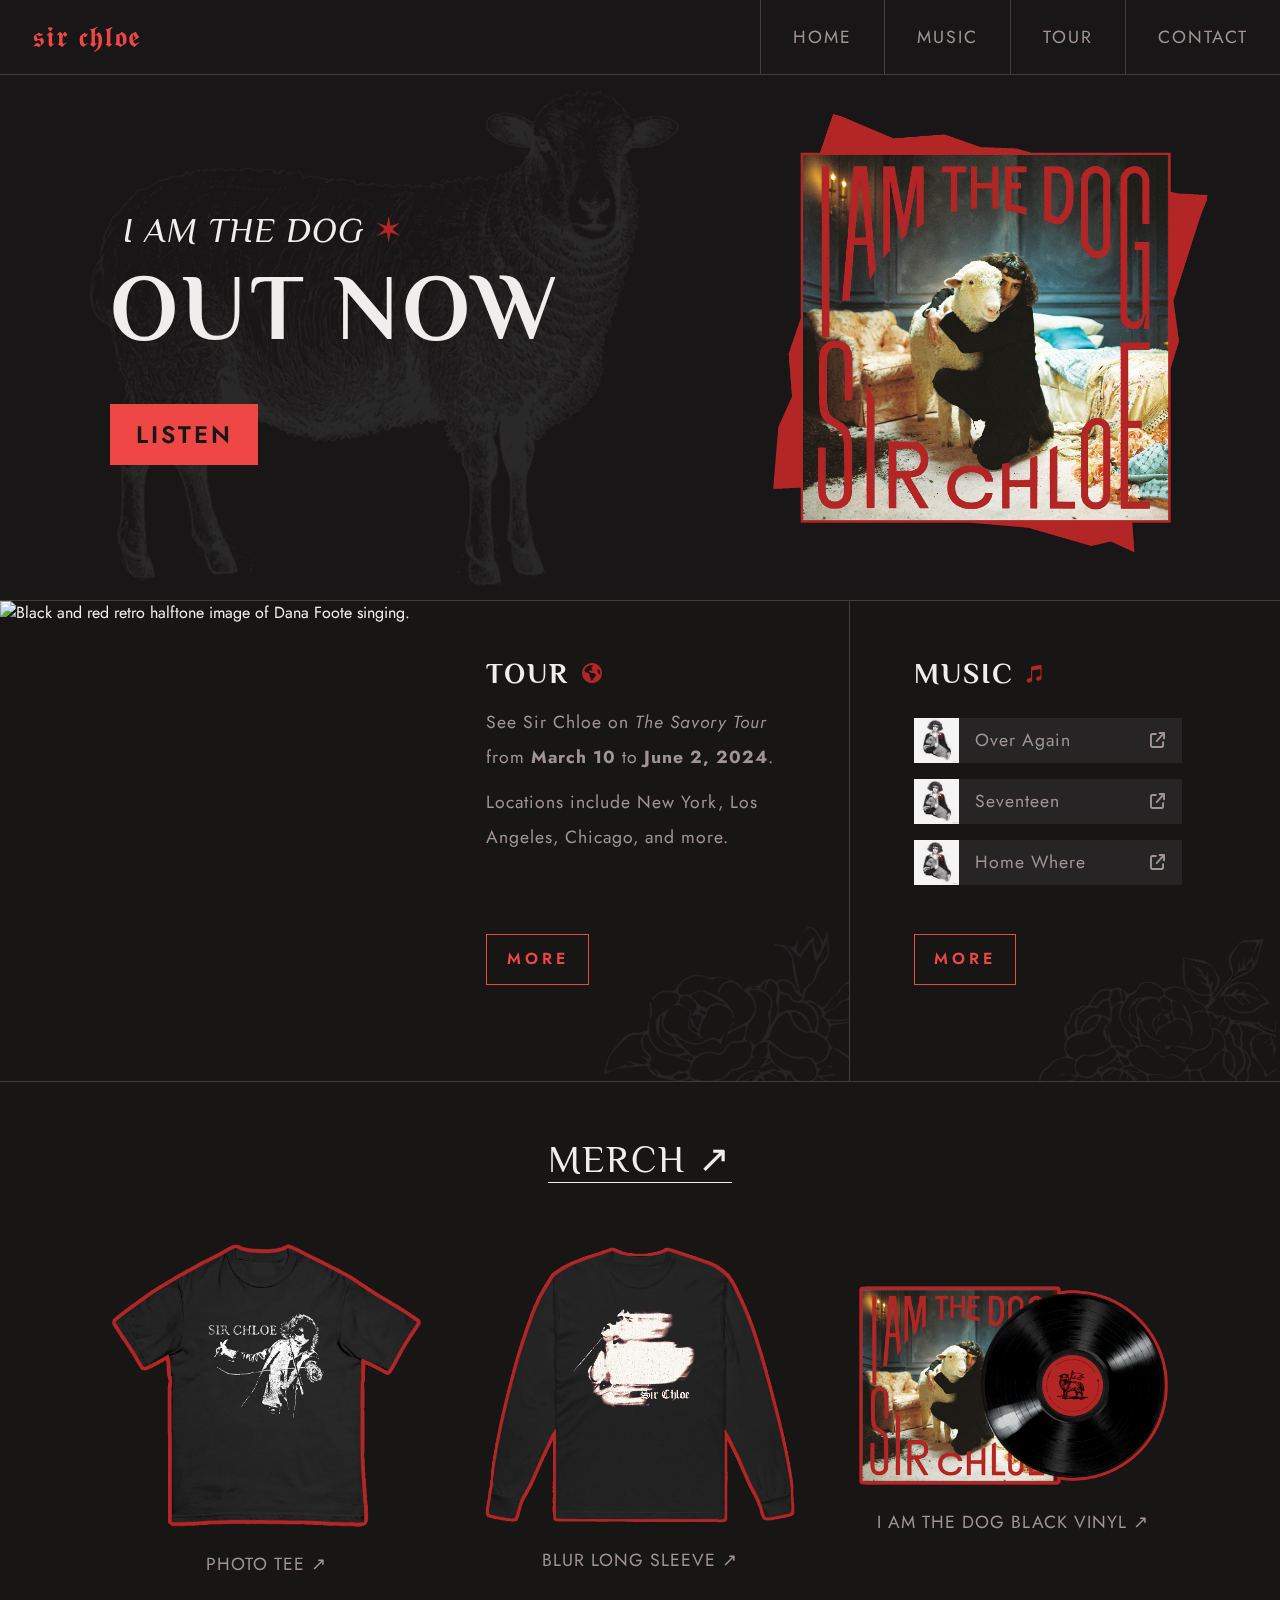
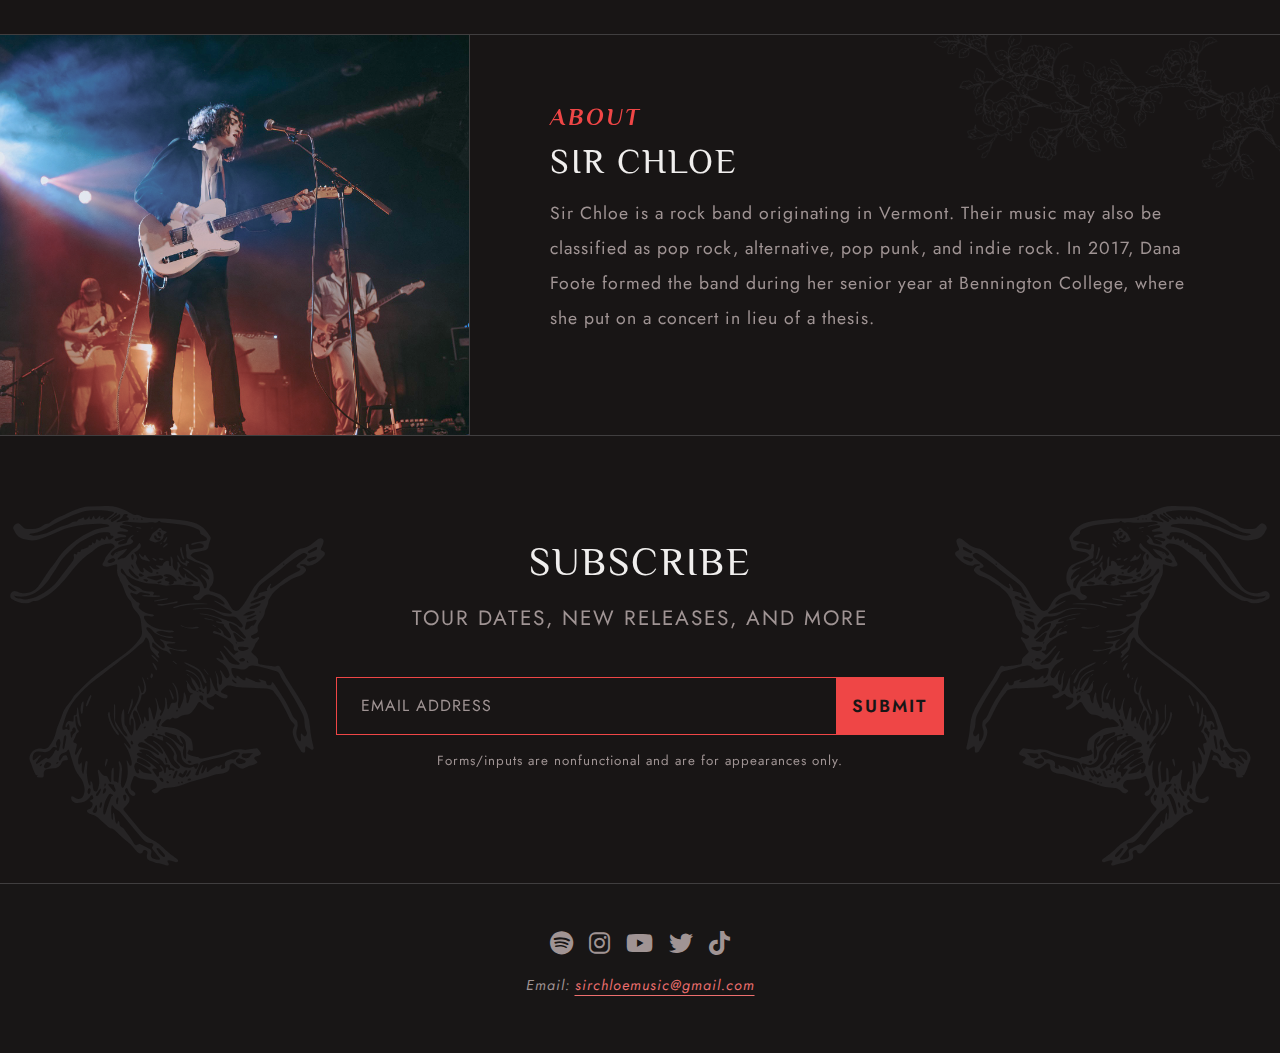
==== commit db3d1002: "updated site" ====
--- a/index.html
+++ b/index.html
@@ -1,5 +1,4 @@
 <!DOCTYPE html>
-<!-- REQUIREMENT 11/12/24: index, 3 content pages, css -->
 <html lang="en">
 <head>
     <meta charset="UTF-8">
@@ -9,20 +8,21 @@
     <meta name="description" content="Unofficial website for the band Sir Chloe.">
     <!-- REQUIREMENT 11/4/24: keywords -->
     <meta name="keywords" content="Sir Chloe, indie, music, band, rock music, indie rock">
-    <!-- REQUIREMENT 11/4/24: author -->
-    <meta name="author" content="Kelly Nguyen">
     <link rel="stylesheet" href="reset.css">
     <link rel="stylesheet" href="style.css">
+    <script src="main.js" defer></script>
     <link rel="stylesheet" href="https://cdnjs.cloudflare.com/ajax/libs/font-awesome/6.5.2/css/all.min.css">
     <!-- REQUIREMENT 11/4/24: title -->
-    <title>Home: Sir Chloe</title>
+    <title>Home – Sir Chloe</title>
+    <link rel="icon" type="image/png" href="images/logo.png">
+    <!--<link rel="icon" sizes="any" type="image/svg+xml" href="images/logo.svg">-->
     <style>
         @import url('https://fonts.googleapis.com/css2?family=Jost:ital,wght@0,100..900;1,100..900&family=Philosopher:ital,wght@0,400;0,700;1,400;1,700&display=swap');
     </style>
 </head>
 <body>
     <header>
-        <nav>
+        <nav class="desktop-nav">
             <a href="index.html" id="band">𝖘𝖎𝖗 𝖈𝖍𝖑𝖔𝖊</a>
             <ul>
                 <li><a href="index.html">Home</a></li>
@@ -31,10 +31,24 @@
                 <li><a href="contact.html">Contact</a></li>
             </ul>
         </nav>
+        <nav id="mySidenav" class="sidenav">
+            <a href="javascript:void(0)" class="closebtn" onclick="closeNav()">&times;</a>
+            <ul>
+                <li><a href="index.html" class="first-link">Home</a></li>
+                <li><a href="music.html">Music</a></li>
+                <li><a href="tour.html">Tour</a></li>
+                <li><a href="contact.html">Contact</a></li>
+            </ul>
+        </nav>
+        <nav id="nav-menu">
+            <a href="index.html" id="band">𝖘𝖎𝖗 𝖈𝖍𝖑𝖔𝖊</a>
+          <span onclick="openNav()">&#9776;</span>
+        </nav>
     </header>
     <main>
-        <!-- <div style="background-color: #262425; padding: 1rem; text-align: center;">
-            <p>Work in progress: site is designed mobile-first</p>
+        <!-- <div id="notice">
+            <p><strong>Note:</strong> forms/inputs are nonfunctional and are for appearances only.</p>
+            <button id="noticeBtn">Got it</button>
         </div> -->
         <div class="hero">
             <!-- REQUIREMENT 11/17/24: image 1 of 5 -->
@@ -126,10 +140,9 @@
             </div>
         </section>
         <article>
-            <!-- REQUIREMENT 11/17/24: figure and figcaption -->
+            <!-- REQUIREMENT 11/17/24: figure -->
             <figure>
                 <img src="images/sirchloe2.png" alt="Dana Foote performing with two other band members in the back." id="fig-img">
-                <figcaption>Dana Foote performing with two other band members in the back.</figcaption>
             </figure>
             <div class="about">
                 <img src="images/roseslong.png" alt="" id="roseslong">
@@ -139,11 +152,7 @@
                     <h3>Sir Chloe</h3>
                 </div>
                 <div class="article-content">
-                    <!-- REQUIREMENT 11/17/24: blockquote -->
-                    <blockquote cite="https://www.bmi.com/news/entry/bmi-indie-spotlight-sir-chloe">"Sir Chloe is the band Dana Foote formed during her senior year at Bennington College in Vermont, where she put on a concert in lieu of a thesis."
-                        <span>Broadcast Music, Inc.</span>
-                    </blockquote>
-                    <p>Their music may also be classified as pop rock, alternative, pop punk, and indie rock.</p>
+                    <p>Sir Chloe is a rock band originating in Vermont. Their music may also be classified as pop rock, alternative, pop punk, and indie rock. In 2017, Dana Foote formed the band during her senior year at Bennington College, where she put on a concert in lieu of a thesis.</p>
                 </div>
             </div>
         </article>
@@ -158,6 +167,7 @@
                         <input type="email" placeholder="Email Address" required>
                         <button type="submit" class="pri-btn">Submit</button>
                 </form>
+                <small class="note">Forms/inputs are nonfunctional and are for appearances only.</small>
             </div>
             <img src="images/goat.svg" alt="" id="side-illust2">
         </aside>
@@ -173,7 +183,6 @@
         <!-- REQUIREMENT 11/4/24: address -->
         <address>
             <p>Email: <a href="mailto:sirchloemusic@gmail.com">sirchloemusic@gmail.com</a></p>
-            <p>Phone: <a href="tel:2032049764">+1 (203) 204-9764</a></p>
         </address>
     </footer>
 </body>
--- a/style.css
+++ b/style.css
@@ -37,14 +37,21 @@
 }
 
 /************* general *************/
+*{
+    scrollbar-color: #403E3F #262425;
+    scrollbar-width: thin;
+}
+html, body{
+    overflow-x: hidden;
+}
 body{
     /* REQUIREMENT 11/4/24: background */
     background-color: #181616;
     color: #F0EEED;
     font-family: "Jost", sans-serif;
-    overflow-x: hidden;
-}
-p, blockquote{
+    position: relative;
+}
+p{
     font-size: 1.1rem;
     letter-spacing: 1px;
     line-height: 2.2rem;
@@ -56,17 +63,6 @@
 }
 a:hover{
     color: #D9AAA9;
-}
-blockquote{
-    border-left: 3px #403E3F solid;
-    font-style: italic;
-    margin: 1rem;
-    padding: 0 1rem;
-}
-blockquote span{
-    display: block;
-    font-weight: 600;
-    margin-top: 0.8rem;
 }
 h1, h2, h3, h4, h5, h6{
     font-family: "Philosopher", serif;
@@ -118,6 +114,32 @@
 .center-main h1{
     letter-spacing: 2px;
 }
+::selection{
+    color: #F0EEED;
+    background-color: #B42625;
+}
+/* #notice{
+    color:#A09494;
+    background-color: #262425;
+    padding: 1rem;
+    text-align: center;
+}
+#notice p{
+    line-height: 1.5;
+}
+#noticeBtn{
+    background-color: #A09494;
+    border: none;
+    border-radius: 5px;
+    font-weight: 500;
+    letter-spacing: 1px;
+    margin-top: 1rem;
+    padding: 0.5rem 1rem;
+    transition: all 0.3s ease;
+}
+#noticeBtn:hover{
+    background-color: #726a6a;
+} */
 
 /************* navigation *************/
 nav{
@@ -138,7 +160,7 @@
     padding: 1rem;
     text-decoration: none;
     text-transform: uppercase;
-    width: 50%;
+    width: 75%;
 }
 nav a:hover{
     /* REQUIREMENT 11/12/24: dynamic navigation styling */
@@ -155,6 +177,62 @@
     /* REQUIREMENT 11/12/24: dynamic navigation styling */
     background-color: #181616;
     color: #D9AAA9;
+}
+/***** mobile nav *****/
+.desktop-nav{
+    display: none;
+}
+#nav-menu{
+    align-items: center;
+    display: flex;
+    justify-content: space-between;
+}
+#nav-menu span{
+    color: #A09494;
+    cursor: pointer;
+    font-size: 2rem;
+    padding: 0.5rem 1rem;
+    transition: all .3s ease;
+}
+#nav-menu span:hover{
+    color: #F0EEED;
+}
+.sidenav{
+    background-color: #181616d7;
+    backdrop-filter: blur(20px);
+    border-left: 1px solid #403E3F;
+    height: 100%;
+    overflow-x: hidden;
+    padding-top: 4rem;
+    position: fixed;
+    right: 0;
+    top: 0;
+    transition: all .5s ease;
+    width: 0;
+    z-index: 3;
+}
+.sidenav .closebtn{
+    border: none;
+    color: #B42625;
+    font-size: 2rem;
+    line-height: 0.5;
+    padding: 1.5rem;
+    position: absolute;
+    right: 0;
+    top: 0;
+    width: fit-content;
+}
+.sidenav .closebtn:hover{
+    background-color: transparent;
+    color: #D9AAA9;
+}
+#band{
+    margin: 0;
+    padding: 0 1.2rem;
+    width: fit-content;
+}
+.first-link{
+    border-top: none;
 }
 
 /************* footer *************/
@@ -295,7 +373,7 @@
 .song{
     list-style: none;
 }
-.song + .song {
+.song + .song{
     margin-top: 1rem;
 }
 .song a{
@@ -370,17 +448,11 @@
     border-bottom: 1px solid #403E3F;
     border-top: 1px solid #403E3F;
 }
-article figcaption{
-    color: #A09494;
-    letter-spacing: 1px;
-    margin: auto;
-    padding: 1rem;
-    text-align: center;
-}
 .about-heading h2{
     color: #EF4646;
     font-style: italic;
     letter-spacing: 2px;
+    margin-top: 1rem;
 }
 .about-heading h3{
     font-size: 2rem;
@@ -448,6 +520,13 @@
 .sub-form button:hover{
     transform: none;
 }
+.note{
+    color: #A09494;
+    letter-spacing: 1px;
+    margin-top: -1.5rem;
+    padding: 0 1rem;
+    z-index: 2;
+}
 
 /************* music *************/
 /***** music *****/
@@ -540,6 +619,7 @@
     flex-direction: column;
 }
 #mvs video{
+    border: 1px solid #403E3F;
     border-radius: 10px;
     margin-bottom: 0.6rem;
     max-width: 25rem;
@@ -664,15 +744,8 @@
     font-size: 1.1rem;
     gap: 1rem;
     margin: auto;
-    padding-bottom: 1rem;
+    padding: 1rem 0;
     width: 90%;
-}
-legend{
-    color: #D9AAA9;
-    font-size: 1.2rem;
-    letter-spacing: 2px;
-    padding: 1rem 0;
-    text-transform: uppercase;
 }
 label{
     color: #A09494;
@@ -732,7 +805,16 @@
         width: fit-content;
     }
     #band{
+        margin: auto;
         margin-bottom: -0.5rem;
+        padding: 0.8rem 1.2rem;
+        width: fit-content;
+    }
+    .sidenav, #nav-menu{
+        display: none;
+    }
+    .desktop-nav{
+        display: block;
     }
 
     /***** home *****/
@@ -749,11 +831,11 @@
     .item{
         max-width: 20rem;
     }
-    article figcaption{
-        padding: 1rem 2rem;
-    }
     .about{
         padding: 2.5rem 3rem;
+    }
+    .sub-form{
+        max-width: 35rem;
     }
 
     /***** music *****/
@@ -815,6 +897,9 @@
         margin: 0;
         padding: 0 2rem;
     }
+    .desktop-nav{
+        display: flex;
+    }
 
     /***** home *****/
     .hero{
@@ -937,7 +1022,7 @@
     }
     figure{
         max-width: 40rem;
-        width: 90%;
+        width: 125%;
     }
     #fig-img{
         border: none;
@@ -959,6 +1044,9 @@
         transform: rotate(-70deg);
         width: 25%;
     }
+    .about-heading h2{
+        margin-top: 0;
+    }
     .about-heading h3{
         font-size: 2.2rem;
     }
@@ -967,6 +1055,7 @@
         font-size: 1.3rem;
     }
     .sub-form{
+        max-width: none;
         min-width: 30rem;
         width: 50%;
     }
